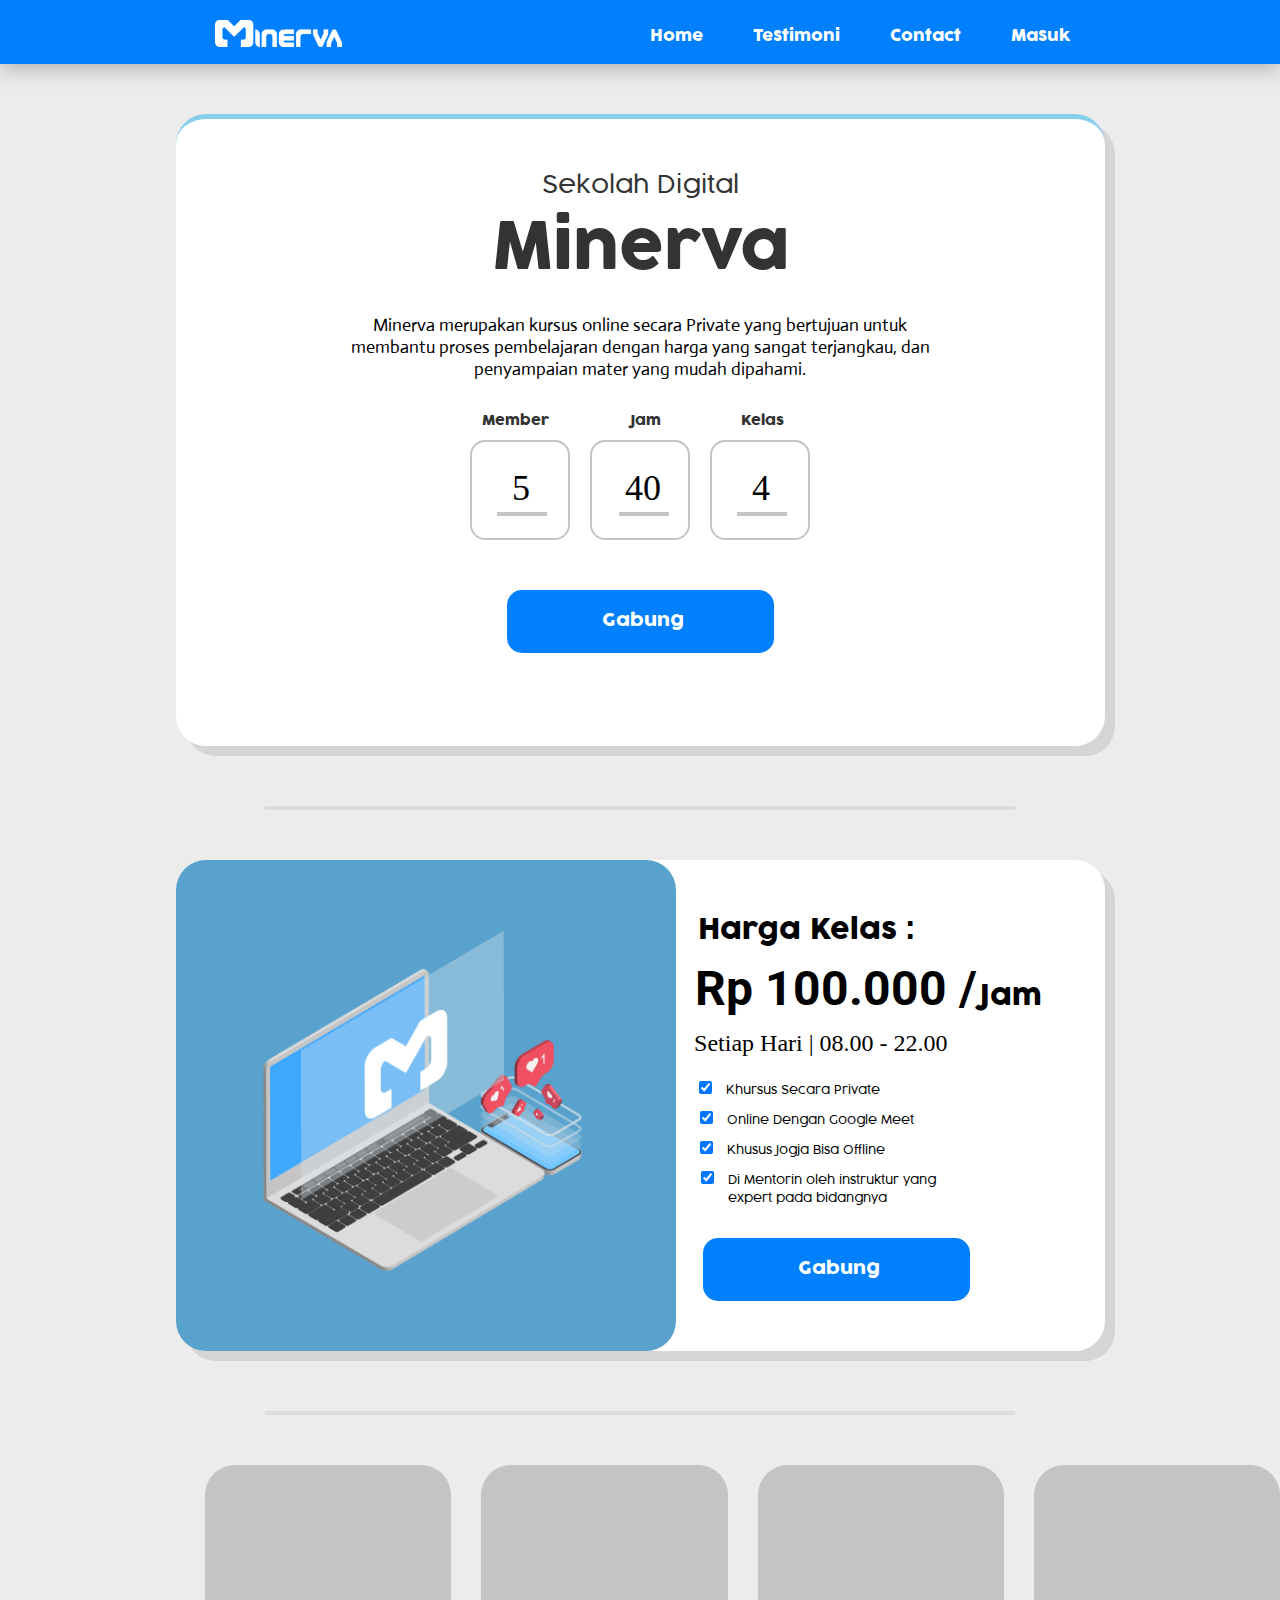
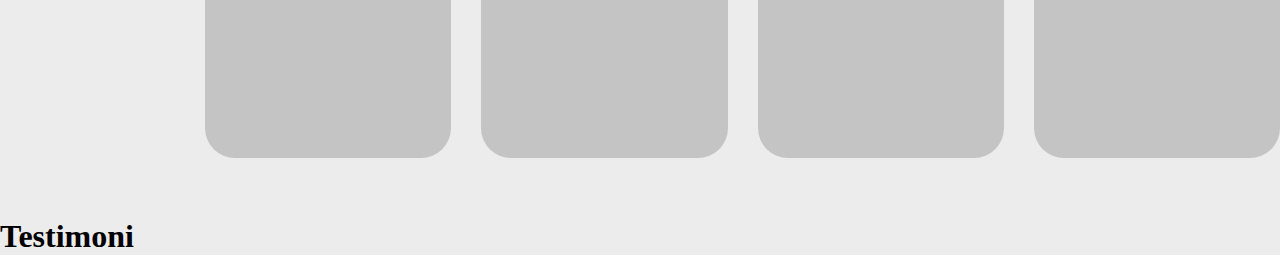
==== index.html @ 1cffe72c "Merge branch 'master' of https://github.com/naufal56-xtg/KL1-G03" ====
<!DOCTYPE html>
<html lang="en">
  <head>
    <meta charset="UTF-8" />
    <meta http-equiv="X-UA-Compatible" content="IE=edge" />
    <meta name="viewport" content="width=device-width, initial-scale=1.0" />
    <title>Landing Page Minverva</title>

    <link rel="stylesheet" href="css/index.css" />
    <link rel="stylesheet" href="css/fonts.css" />

    <link
      href="https://fonts.googleapis.com/css2?family=Actor&display=swap"
      rel="stylesheet"
    />
    <link href="https://fonts.cdnfonts.com/css/coolvetica-2" rel="stylesheet" />

    <link
      href="https://fonts.googleapis.com/css2?family=Roboto:wght@500;700;900&display=swap"
      rel="stylesheet"
    />
  </head>
  <body>
    <!-- Navbar -->
    <div class="nav-container">
      <div class="wrapper">
        <nav>
          <div class="logo">
            <img
              src="assets/Logo_1.png"
              alt="logo_minverva"
              class="logo_minev"
            />
          </div>

          <ul class="nav-items">
            <li>
              <a href="">Home</a>
            </li>
            <li>
              <a href="">Testimoni</a>
            </li>
            <li>
              <a href="">Contact</a>
            </li>
            <li>
              <a href="">Masuk</a>
            </li>
          </ul>
        </nav>
      </div>
    </div>
    <!-- End Navbar -->

    <div class="container">
      <div class="text">
        <div class="text-1">Sekolah Digital</div>
        <div class="text-2">Minerva</div>
        <div class="text-3">
          <p>
            Minerva merupakan kursus online secara Private yang bertujuan
            untuk<br />
            membantu proses pembelajaran dengan harga yang sangat terjangkau,
            dan<br />
            penyampaian mater yang mudah dipahami.
          </p>
        </div>
      </div>
      <div class="text-member">
        <div class="member">Member</div>
        <div class="jam">Jam</div>
        <div class="kelas">Kelas</div>
      </div>

      <div class="container-kecil">
        <div class="container-member">
          <div class="angka-5">5</div>
          <hr class="hr-1" />
        </div>
        <div class="container-jam">
          <div class="angka-40">40</div>
          <hr class="hr-2" />
        </div>
        <div class="container-kelas">
          <div class="angka-4">4</div>
          <hr class="hr-3" />
        </div>
      </div>

      <div class="btn-gabung">
        <div class="text-gabung">Gabung</div>
      </div>
    </div>

    <hr class="devider" />

    <div class="container-2">
      <div class="flat-1">
        <img src="assets/flat_01.png" alt="" class="img-flat-1" />
      </div>

      <div class="harga">Harga Kelas :</div>
      <div class="rp">Rp 100.000 /<span class="rj">Jam</span></div>
      <div class="jadwal">Setiap Hari | 08.00 - 22.00</div>

      <div class="checkbox-1">
        <input type="checkbox" checked id="chk-1" />
        <label class="chck-text-1" for="chk-1">Khursus Secara Private</label>
      </div>
      <div class="checkbox-2">
        <input type="checkbox" checked id="chk-2" />
        <label class="chck-text-2" for="chk-2">Online Dengan Google Meet</label>
      </div>
      <div class="checkbox-3">
        <input type="checkbox" checked id="chk-3" />
        <label class="chck-text-3" for="chk-3">Khusus Jogja Bisa Offline</label>
      </div>
      <div class="checkbox-4">
        <input type="checkbox" checked id="chk-4" />
        <label class="chck-text-4" for="chk-4"
          >Di Mentorin oleh instruktur yang <br />
          <span class="txt-pisah">expert pada bidangnya</span>
        </label>
      </div>

      <div class="btn-gabung-2">
        <div class="text-gabung-2">Gabung</div>
      </div>
    </div>

    <hr class="devider" />

    <div class="container-item">
      <div class="container-item-1"></div>
      <div class="container-item-2"></div>
      <div class="container-item-3"></div>
      <br />
      <div class="container-item-4"></div>
    </div>

    <footer>
      <div class="testimoni">
        <h1>Testimoni</h1>
      </div>
    </footer>
  </body>
</html>
---- css/index.css ----
* {
    margin: 0;
    padding: 0;
    box-sizing: border-box;
}


body {
    background-color: #ECECEC;
}

.nav-container {
    width: 100%;
    height: 64px;
    background: #0080ff;
    box-shadow: 0 5px 20px rgb(0, 0, 0, 0.25);
    overflow: hidden;
}

.wrapper {
    min-width: 1200px;
    margin: 0 auto;
 }

 nav {
    display: flex;
    align-items: center;
    justify-content: space-between;
    padding-top: 20px;
    padding-left: 100px;
    padding-right: 160px;
 }

 nav ul {
    display: flex;
 }

.nav-items li {
    list-style: none;
    margin-right: 50px;
    
}

.nav-container li a {
    font-family: 'Cocogoose Pro Regular';
    color: white;
    text-decoration: none;
}

.logo {
    padding-left: 115px;
}

.container {
    margin: auto;
    margin-top: 50px;
    margin-bottom: 60px;
    width: 929px;
    height: 632px;
    background-color: #FFFFFF;
    border-radius: 30px;
    box-shadow:  10px 10px 0 rgba(5, 5, 5, 0.1);
    border-top: 5px solid #87CEEB;
}

.container-2 {
    position: relative;
    margin: auto;
    margin-top: 50px;
    margin-bottom: 60px;
    width: 929px;
    height: 491px;
    background-color: #FFFFFF;
    border-radius: 30px;
    box-shadow:  10px 10px 0 rgba(5, 5, 5, 0.1);
}

.text {
    padding-top: 50px;
}

.text-1 {
    text-align: center;
    font-family: 'Cocogoose Pro Light';
    color: #333333;
    font-size: 24px;
    font-weight: 250;
    font-style: normal;
    line-height: 32px;
}

.text-2 {
    font-family: 'Cocogoose Pro Regular';
    text-align: center;
    color: #333333;
    font-size: 64px;
    font-weight: 400;
}

.text-3 {
    margin-top: 20px;
    font-family: 'Actor', sans-serif;
    text-align: center;
    font-size: 18px;
    font-weight: 400;
 }

 .container .text-member {
    font-family: 'Cocogoose Pro Regular';
    display: flex;
    justify-content: center;
    padding-top: 30px;
    
 }

.member {
   padding-left: 35px;
   padding-right: 50px;
    font-size: 14px;
    font-weight: 400;
    color: #333333;
    line-height: 20px;
 }

 .kelas {
    padding-left: 40px;
   padding-right: 50px;
    font-size: 14px;
    font-weight: 400;
    color: #333333;
    line-height: 20px;
 }

 .jam {
    padding-left: 30px;
    padding-right: 40px;
     font-size: 14px;
     font-weight: 400;
     color: #333333;
     line-height: 20px;
 }

 .container-kecil {
    display: flex;
    justify-content: center;
    padding-top: 10px;

}

.container-member, .container-jam, .container-kelas {
    position: relative;
    margin-left: 10px;
    margin-right: 10px;
    width: 100px;
    height: 100px;
    border-radius: 15px;
    border: 2px solid #C4C4C4;
}


.angka-5, .angka-4 {
    font-family: 'Coolvetica';
    position: absolute;
    font-size: 36px;
    font-weight: 400;
    line-height: 43px;
    top: 25px;
    left: 40px;
}

.angka-40 {
    font-family: 'Coolvetica';
    position: absolute;
    font-size: 36px;
    font-weight: 400;
    line-height: 43px;
    top: 25px;
    left: 33px;
}

.hr-1,  .hr-3 {
    position: absolute;
    border: 2.5px solid #C4C4C4;
    width: 50px;
    top: 70px;
    left: 25px;
    
}

.hr-2 {
    position: absolute;
    border: 2.5px solid #C4C4C4;
    width: 50px;
    top: 70px;
    left: 27px;
}

.devider {
    margin: auto;
    border: 2px solid #DCDCDC;
    width: 750px;
}

.btn-gabung {
    position: relative;
    padding-top: 50px;
    margin: auto;
    margin-top: 50px;
    width: 267px;
    height: 63px;
    background-color: #0080FF;
    border-radius: 15px;
}

.text-gabung {
    font-family: 'Cocogoose Pro Regular';
    position: absolute;
    bottom: 20px;
    left: 95px;
    font-size: 18px;
    font-weight: 400;
    color: #FFFFFF;
}

.img-flat-1 {
    width: 500px;
    height: 491px;
    border-radius: 30px;
}



.harga {
    font-family: 'Cocogoose Pro Regular';
    position: absolute;
    right: 190px;
    top: 50px;
    font-size: 28px;
    font-weight: 400;
}

.rp {
    font-family: 'Roboto';
    position: absolute;
    right: 63px;
    top: 100px;
    font-size: 48px;
    font-weight: 700;
    font-style: normal;
}

.rj {
    font-family: 'Cocogoose Pro Regular';
    font-size: 28px;
    font-weight: 400;
}

.jadwal {
    font-family: 'Coolvetica';
    position: absolute;
    right: 157px;
    top: 170px;
    font-size: 24px;
    font-weight: 400;
}

.checkbox-1 {
    position: absolute;
    right: 225px;
    top: 220px;
}

.checkbox-2 {
    position: absolute;
    right: 191px;
    top: 250px;
}

.checkbox-3 {
    position: absolute;
    right: 220px;
    top: 280px;
}

.checkbox-4 {
    position: absolute;
    right: 169px;
    top: 310px;
}



input[type="checkbox"]:checked {
    background-color: #3EA8FF;
}

.chck-text-1, .chck-text-2, .chck-text-3, .chck-text-4 {
    display: inline;
    font-family: 'Cocogoose Pro Light';
    font-size: 12px;
    font-weight: 250;
    padding-left: 10px;

}

.chck-text-4 .txt-pisah {
    padding-left: 27px;
}

.btn-gabung-2 {
    right: 135px;
    bottom: 50px;
    position: absolute;
    padding-top: 50px;
    margin: auto;
    margin-top: 50px;
    width: 267px;
    height: 63px;
    background-color: #0080FF;
    border-radius: 15px;
}

.text-gabung-2 {
    font-family: 'Cocogoose Pro Regular';
    position: absolute;
    bottom: 20px;
    left: 95px;
    font-size: 18px;
    font-weight: 400;
    color: #FFFFFF;
}

.container-item {
    margin-top: 50px;
    margin-bottom: 60px;
    display: flex;
    padding-left: 175px;
}

.container-item-1, .container-item-2, .container-item-3 {
    /* display: inline-block; */
    margin-left: 30px;
    width: 293px;
    height: 293px;
    background-color: #C4C4C4;
    border-radius: 30px;
}

.container-item-4 {
    display: inline-block;
    margin-left: 30px;
    width: 293px;
    height: 293px;
    background-color: #C4C4C4;
    border-radius: 30px;
}
---- css/fonts.css ----
/* #### Generated By: http://www.cufonfonts.com #### */

@font-face {
    font-family: 'Cocogoose Pro Regular';
    font-style: normal;
    font-weight: normal;
    src: local('Cocogoose Pro Regular'), url('../assets/fonts/Cocogoose Pro Regular Trial.woff') format('woff');
    }
    

    @font-face {
    font-family: 'Cocogoose Pro Inline';
    font-style: normal;
    font-weight: normal;
    src: local('Cocogoose Pro Inline'), url('../assets/fonts/Cocogoose Pro Inline Trial.woff') format('woff');
    }
    

    @font-face {
    font-family: 'Cocogoose Pro Letterpress';
    font-style: normal;
    font-weight: normal;
    src: local('Cocogoose Pro Letterpress'), url('../assets/fonts/Cocogoose Pro Letterpress Trial.woff') format('woff');
    }
    

    @font-face {
    font-family: 'Cocogoose Pro Outlined';
    font-style: normal;
    font-weight: normal;
    src: local('Cocogoose Pro Outlined'), url('../assets/fonts/Cocogoose Pro Outlined Trial.woff') format('woff');
    }
    

    @font-face {
    font-family: 'Cocogoose Pro Italic';
    font-style: normal;
    font-weight: normal;
    src: local('Cocogoose Pro Italic'), url('../assets/fonts/Cocogoose Pro Regular Italic Trial.woff') format('woff');
    }
    

    @font-face {
    font-family: 'Cocogoose Pro Light';
    font-style: normal;
    font-weight: normal;
    src: local('Cocogoose Pro Light'), url('../assets/fonts/Cocogoose Pro Light Trial.woff') format('woff');
    }
    

    @font-face {
    font-family: 'Cocogoose Pro Thin';
    font-style: normal;
    font-weight: normal;
    src: local('Cocogoose Pro Thin'), url('../assets/fonts/Cocogoose Pro Thin Trial.woff') format('woff');
    }
    

    @font-face {
    font-family: 'Cocogoose Pro UltraLight';
    font-style: normal;
    font-weight: normal;
    src: local('Cocogoose Pro UltraLight'), url('../assets/fonts/Cocogoose Pro Ultralight Trial.woff') format('woff');
    }
    

    @font-face {
    font-family: 'Cocogoose Pro Light Italic';
    font-style: normal;
    font-weight: normal;
    src: local('Cocogoose Pro Light Italic'), url('../assets/fonts/Cocogoose Pro Light Italic Trial.woff') format('woff');
    }
    

    @font-face {
    font-family: 'Cocogoose Pro Thin Italic';
    font-style: normal;
    font-weight: normal;
    src: local('Cocogoose Pro Thin Italic'), url('../assets/fonts/Cocogoose Pro Thin Italic Trial.woff') format('woff');
    }
    

    @font-face {
    font-family: 'Cocogoose Pro UltraLight Italic';
    font-style: normal;
    font-weight: normal;
    src: local('Cocogoose Pro UltraLight Italic'), url('../assets/fonts/Cocogoose Pro Ultralight Italic Trial.woff') format('woff');
    }
    

    @font-face {
    font-family: 'Cocogoose Pro SemiLight';
    font-style: normal;
    font-weight: normal;
    src: local('Cocogoose Pro SemiLight'), url('../assets/fonts/Cocogoose Pro SemiLight Trial.woff') format('woff');
    }
    

    @font-face {
    font-family: 'Cocogoose Pro SemiLight Italic';
    font-style: normal;
    font-weight: normal;
    src: local('Cocogoose Pro SemiLight Italic'), url('../assets/fonts/Cocogoose Pro SemiLight Italic Trial.woff') format('woff');
    }
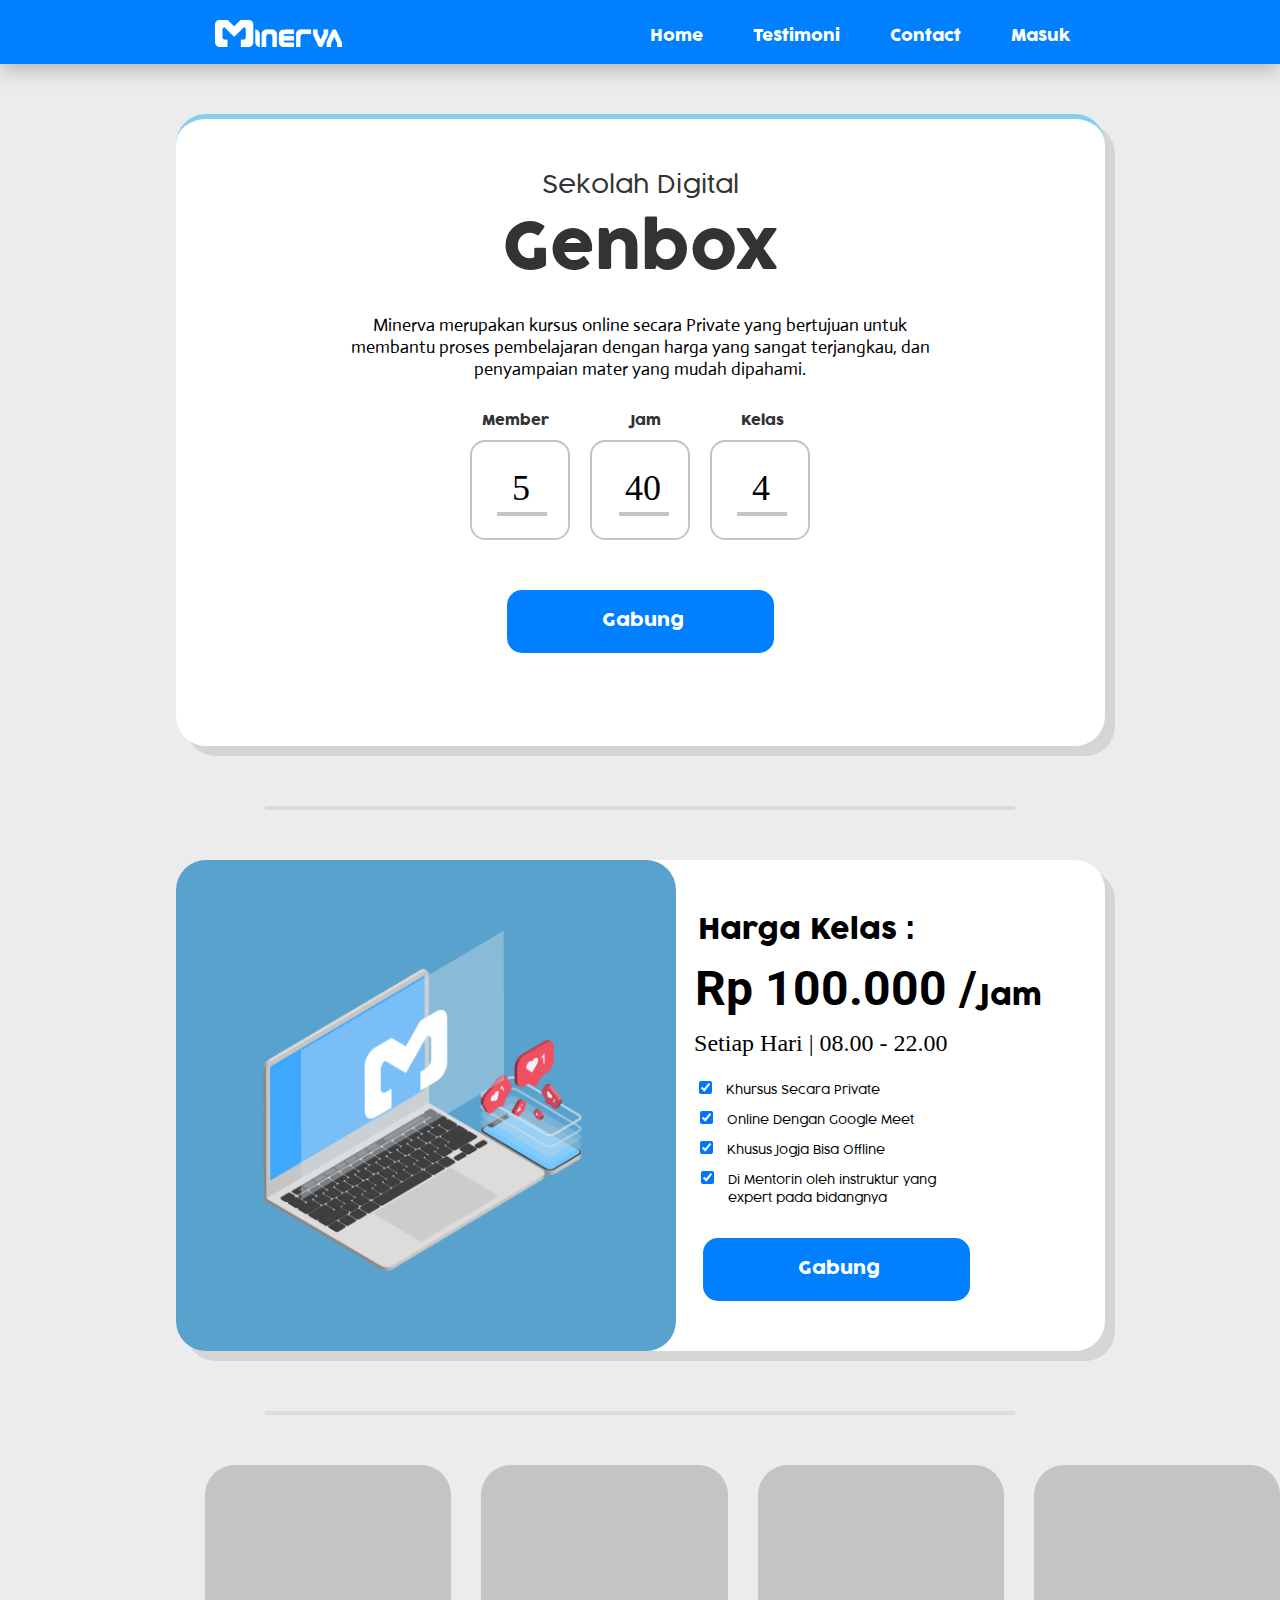
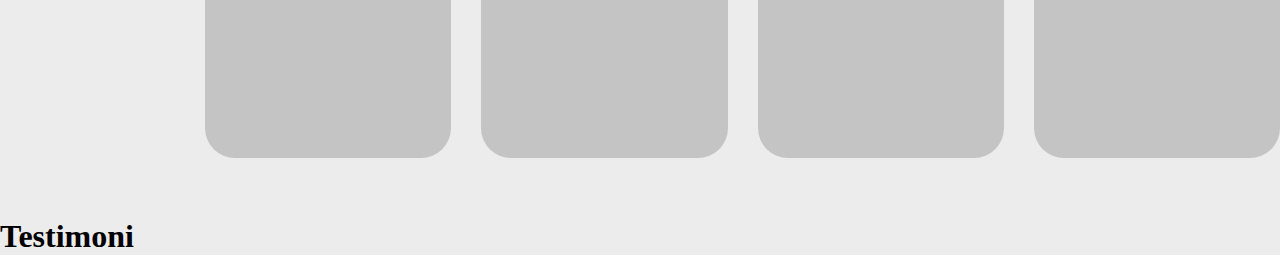
==== commit 44b88908: "ubah genbox" ====
--- a/index.html
+++ b/index.html
@@ -55,7 +55,7 @@
     <div class="container">
       <div class="text">
         <div class="text-1">Sekolah Digital</div>
-        <div class="text-2">Minerva</div>
+        <div class="text-2">Genbox</div>
         <div class="text-3">
           <p>
             Minerva merupakan kursus online secara Private yang bertujuan
@@ -134,7 +134,6 @@
       <div class="container-item-1"></div>
       <div class="container-item-2"></div>
       <div class="container-item-3"></div>
-      <br />
       <div class="container-item-4"></div>
     </div>
 
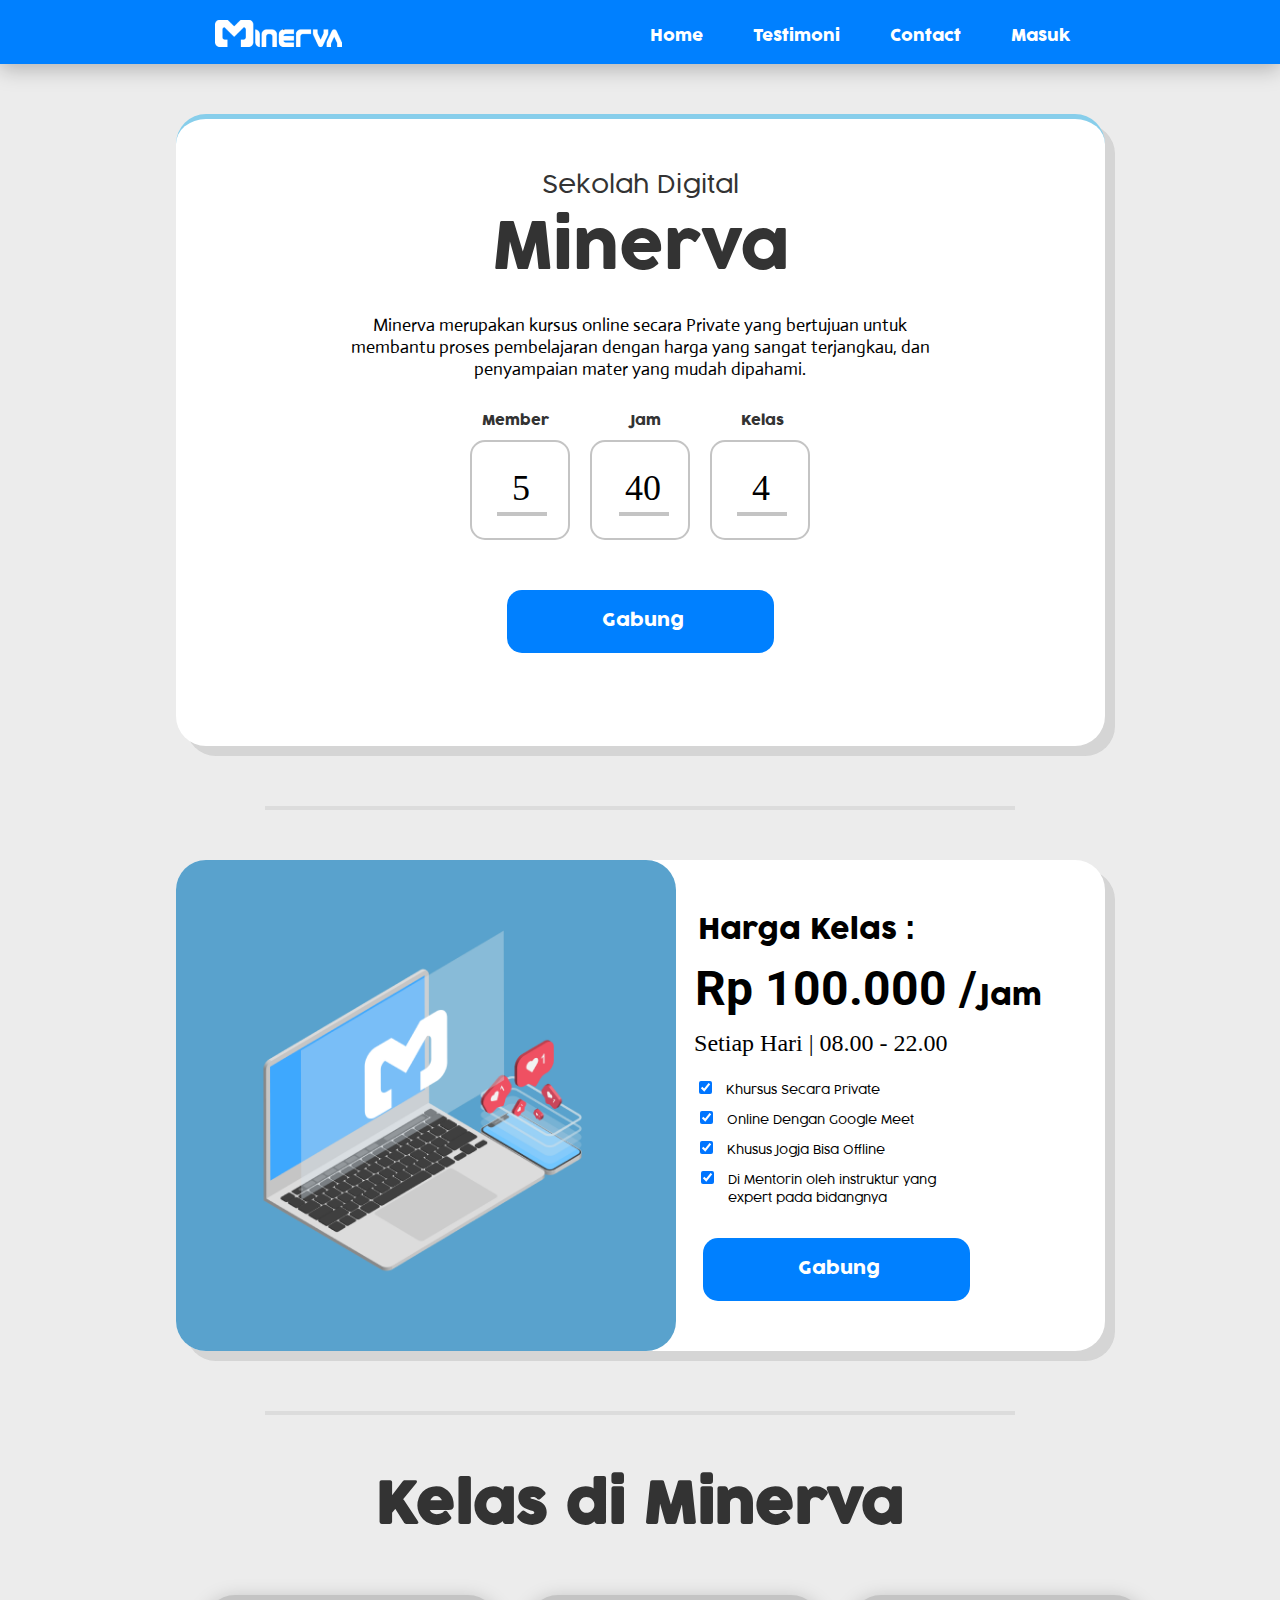
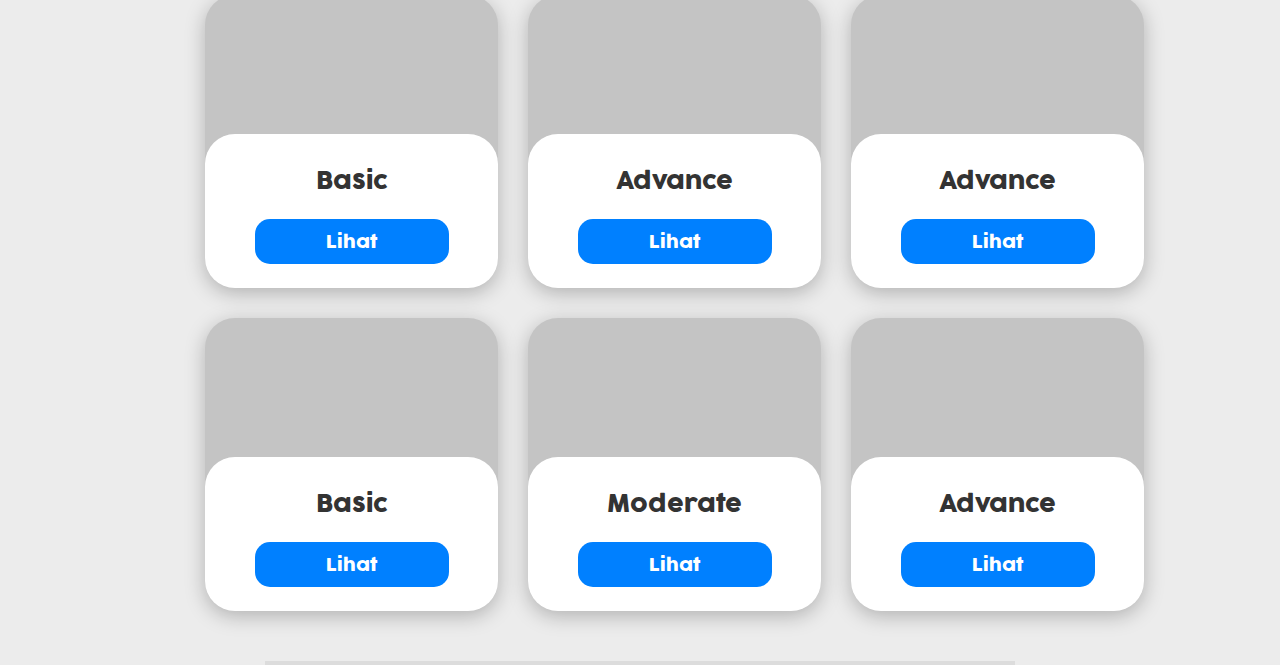
==== commit cb836aa8: "Update Terakhir Landing" ====
--- a/index.html
+++ b/index.html
@@ -55,7 +55,7 @@
     <div class="container">
       <div class="text">
         <div class="text-1">Sekolah Digital</div>
-        <div class="text-2">Genbox</div>
+        <div class="text-2">Minerva</div>
         <div class="text-3">
           <p>
             Minerva merupakan kursus online secara Private yang bertujuan
@@ -130,17 +130,70 @@
 
     <hr class="devider" />
 
-    <div class="container-item">
-      <div class="container-item-1"></div>
-      <div class="container-item-2"></div>
-      <div class="container-item-3"></div>
-      <div class="container-item-4"></div>
+    <div class="title-kelas-minerva">
+      <h1>Kelas di Minerva</h1>
     </div>
 
-    <footer>
+    <div class="container-items">
+      <div class="container-item-1">
+        <div class="ci-1">
+          <div class="basic">Basic</div>
+          <div class="btn-lihat">
+            <span class="lihat">Lihat</span>
+          </div>
+        </div>
+      </div>
+      <div class="container-item-2">
+        <div class="ci-1">
+          <div class="basic">Advance</div>
+          <div class="btn-lihat">
+            <span class="lihat">Lihat</span>
+          </div>
+        </div>
+      </div>
+      <div class="container-item-3">
+        <div class="ci-1">
+          <div class="basic">Advance</div>
+          <div class="btn-lihat">
+            <span class="lihat">Lihat</span>
+          </div>
+        </div>
+      </div>
+    </div>
+
+    <div class="container-items-second">
+      <div class="container-item-4">
+        <div class="ci-1">
+          <div class="basic">Basic</div>
+          <div class="btn-lihat">
+            <span class="lihat">Lihat</span>
+          </div>
+        </div>
+      </div>
+      <div class="container-item-5">
+        <div class="ci-1">
+          <div class="basic">Moderate</div>
+          <div class="btn-lihat">
+            <span class="lihat">Lihat</span>
+          </div>
+        </div>
+      </div>
+      <div class="container-item-6">
+        <div class="ci-1">
+          <div class="basic">Advance</div>
+          <div class="btn-lihat">
+            <span class="lihat">Lihat</span>
+          </div>
+        </div>
+      </div>
+    </div>
+
+    <hr class="devider" />
+
+    <!-- <footer>
       <div class="testimoni">
         <h1>Testimoni</h1>
       </div>
-    </footer>
+    </footer> -->
   </body>
 </html>
--- a/css/index.css
+++ b/css/index.css
@@ -288,12 +288,6 @@
     top: 310px;
 }
 
-
-
-input[type="checkbox"]:checked {
-    background-color: #3EA8FF;
-}
-
 .chck-text-1, .chck-text-2, .chck-text-3, .chck-text-4 {
     display: inline;
     font-family: 'Cocogoose Pro Light';
@@ -330,29 +324,91 @@
     color: #FFFFFF;
 }
 
-.container-item {
-    margin-top: 50px;
-    margin-bottom: 60px;
+.title-kelas-minerva {
+    margin-top: 50px;
+    display: flex;
+    justify-content: center;
+    font-family: 'Cocogoose Pro Regular';
+    font-size: 28px;
+    font-weight: 400;
+    color: #333333;
+
+}
+
+.container-items {
+    margin-top: 50px;
     display: flex;
     padding-left: 175px;
 }
 
+.container-items-second {
+    margin-top: 30px;
+    margin-bottom: 50px;
+    display: flex;
+    padding-left: 175px;
+}
+
 .container-item-1, .container-item-2, .container-item-3 {
-    /* display: inline-block; */
+    position: relative;
     margin-left: 30px;
     width: 293px;
     height: 293px;
     background-color: #C4C4C4;
     border-radius: 30px;
-}
-
-.container-item-4 {
-    display: inline-block;
+    box-shadow: 0 5px 20px rgb(0, 0, 0, 0.25);
+
+}
+
+.container-item-4, .container-item-5, .container-item-6 {
+    position: relative;
+    display: block;
     margin-left: 30px;
     width: 293px;
     height: 293px;
     background-color: #C4C4C4;
     border-radius: 30px;
-}
-
-
+    box-shadow: 0 5px 20px rgb(0, 0, 0, 0.25);
+
+}
+
+
+.ci-1 {
+    position: absolute;
+    bottom: 0;
+    width: 293px;
+    height: 154px;
+    border-radius: 30px;
+    background-color: #FFFFFF;
+}
+
+.basic {
+    display: flex;
+    justify-content: center;
+    margin-top: 30px;
+    margin-bottom: 20px;
+    font-size: 24px;
+    font-weight: 400;
+    color: #333333;
+    font-family: 'Cocogoose Pro Regular';
+}
+
+.btn-lihat {
+    background-color: #0080FF;
+    border-radius: 15px;
+    width: 194px;
+    height: 45px;
+    margin: auto;
+}
+
+.lihat {
+    display: flex;
+    justify-content: center;
+    padding-top: 10px;
+    font-size: 18px;
+    font-weight: 400;
+    color: #FFFFFF;
+    font-family: 'Cocogoose Pro Regular';
+
+}
+
+
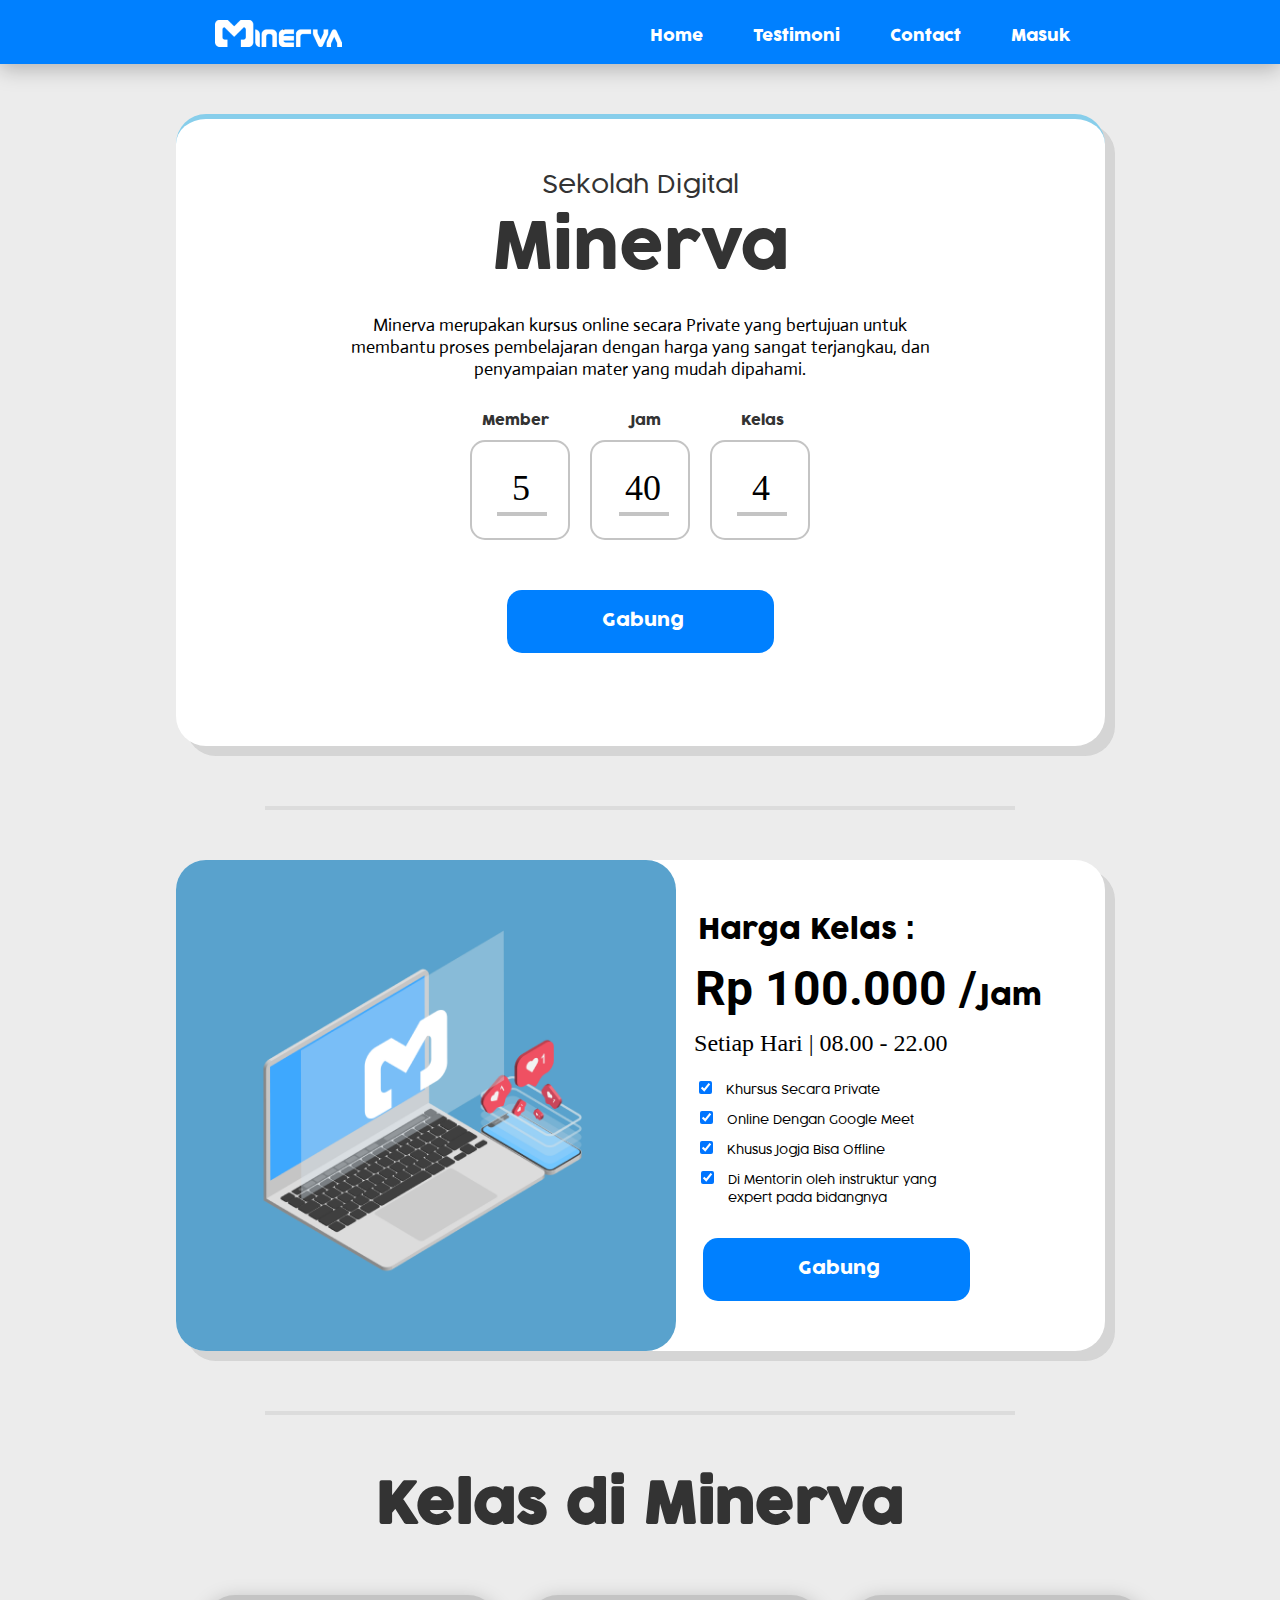
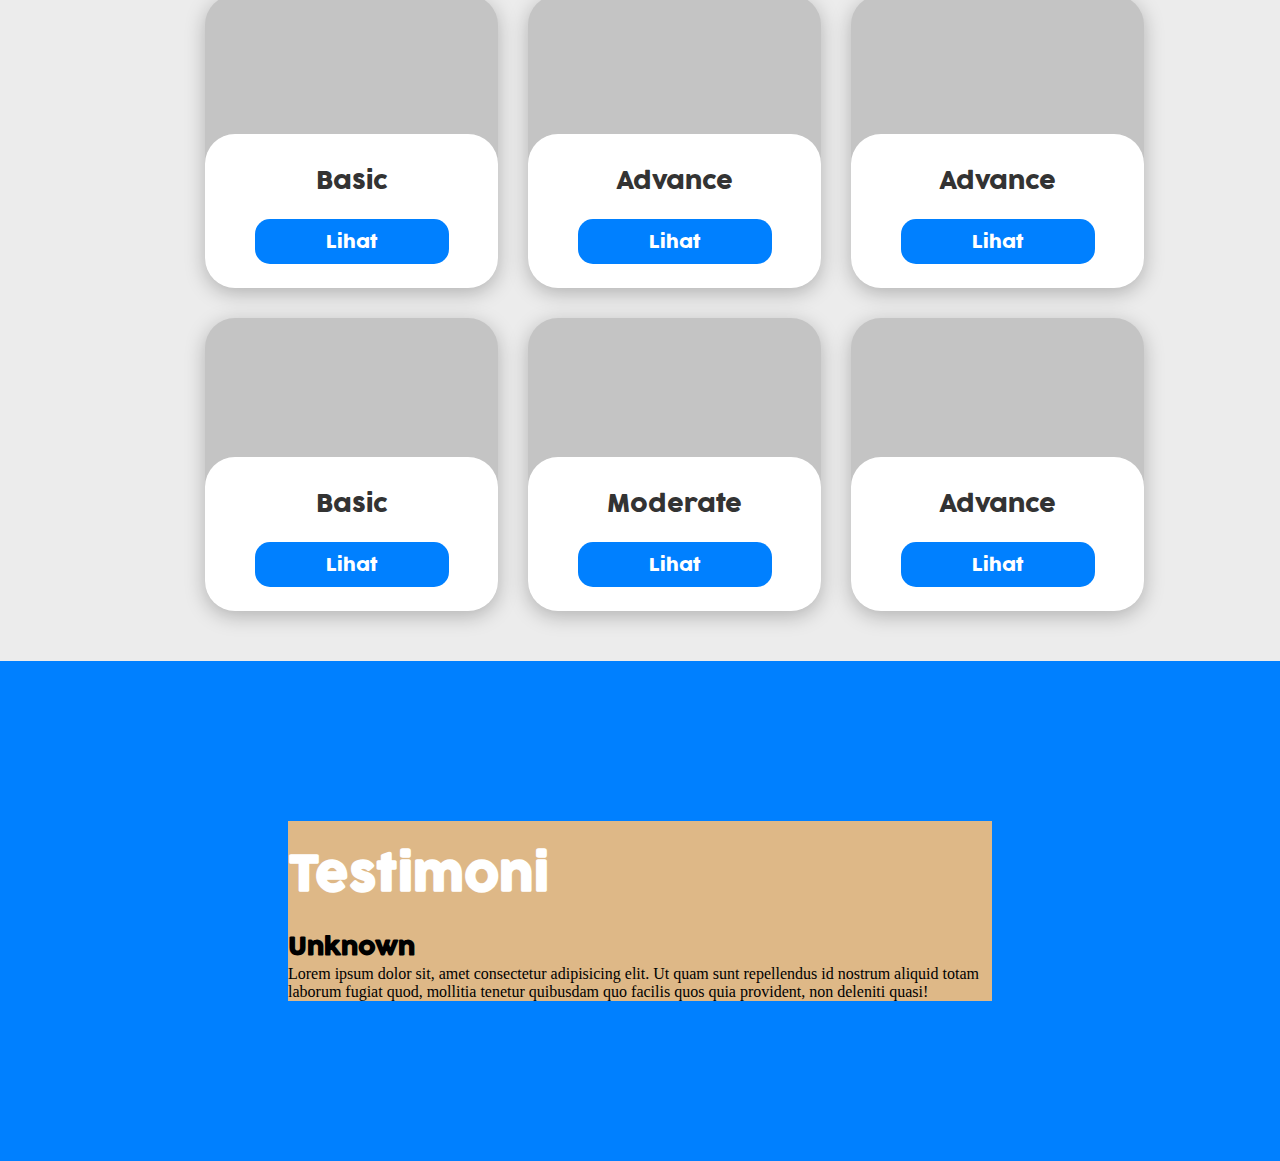
==== commit b1cfbea6: "pull pagi" ====
--- a/index.html
+++ b/index.html
@@ -188,12 +188,22 @@
       </div>
     </div>
 
-    <hr class="devider" />
-
-    <!-- <footer>
-      <div class="testimoni">
-        <h1>Testimoni</h1>
-      </div>
-    </footer> -->
+    <!-- <hr class="devider" /> -->
+
+    <div class="container-testi">
+      <div class="wrap-testi">
+        <div class="box-testi">
+          <h1 class="testi">Testimoni</h1>
+            <div class="spot-testi">
+              <h1>Unknown</h1>
+              <div>
+                <p>Lorem ipsum dolor sit, amet consectetur adipisicing elit. Ut quam sunt repellendus id nostrum aliquid totam laborum fugiat quod, mollitia tenetur quibusdam quo facilis quos quia provident, non deleniti quasi!</p>
+              </div>
+          </div>
+        </div>
+      </div>
+    </div>
+
+
   </body>
 </html>
--- a/css/index.css
+++ b/css/index.css
@@ -408,7 +408,39 @@
     font-weight: 400;
     color: #FFFFFF;
     font-family: 'Cocogoose Pro Regular';
-
-}
-
-
+}
+
+.container-testi {
+    background-color:#0080FF;
+    height: 500px;
+    margin-top:10px;
+    display:flex;
+    justify-content: center;
+}
+.wrap-testi {
+    display:inline-block;
+    background-color: aqua;
+    display:flex;
+    justify-content: center;
+    margin:auto;
+}
+.box-testi {
+    width: 704px;
+    margin:auto;
+    background-color:burlywood
+}
+h1.testi {
+    margin:20px 0;
+    font-size:48px;
+    color: #FFFFFF;
+    font-family: 'Cocogoose Pro Regular';
+
+}
+.spot-testi {
+
+}
+.spot-testi h1 {
+    font-size:24px;
+    color: #000000;
+    font-family: 'Cocogoose Pro Regular';
+}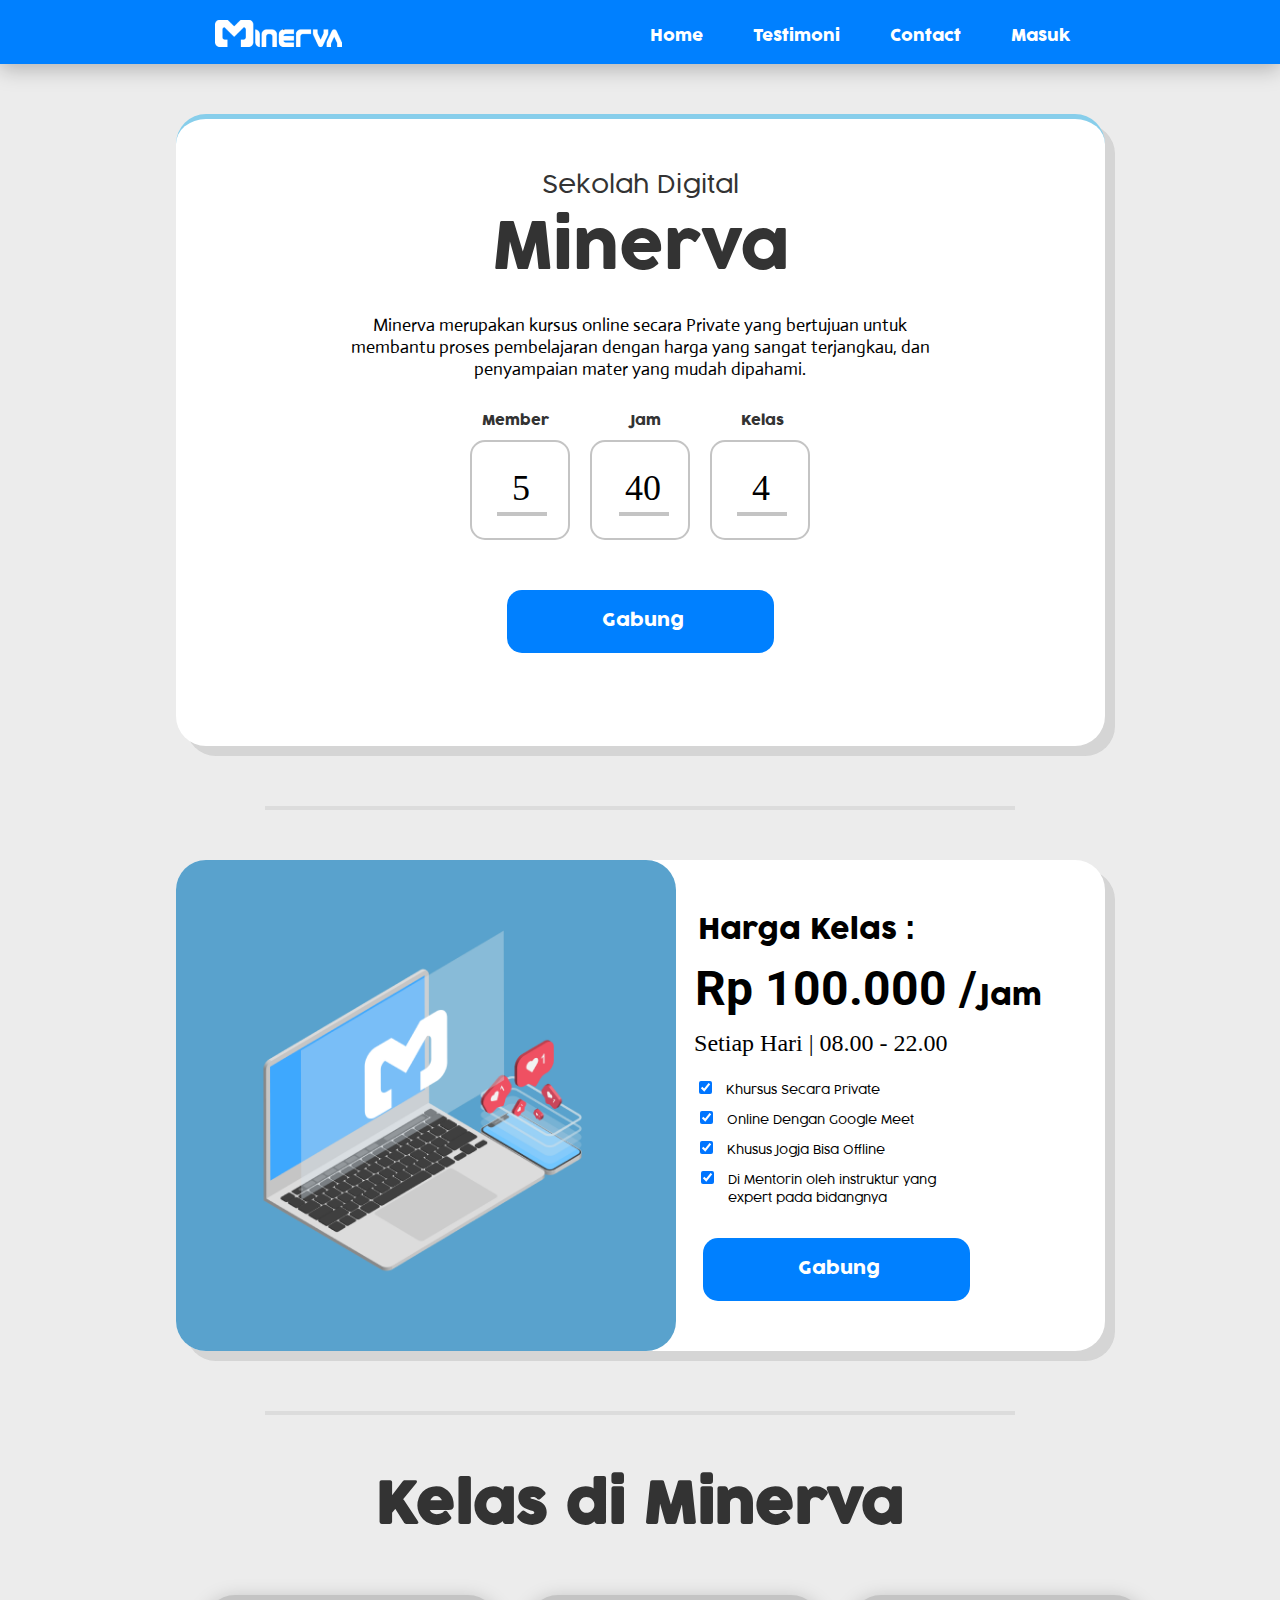
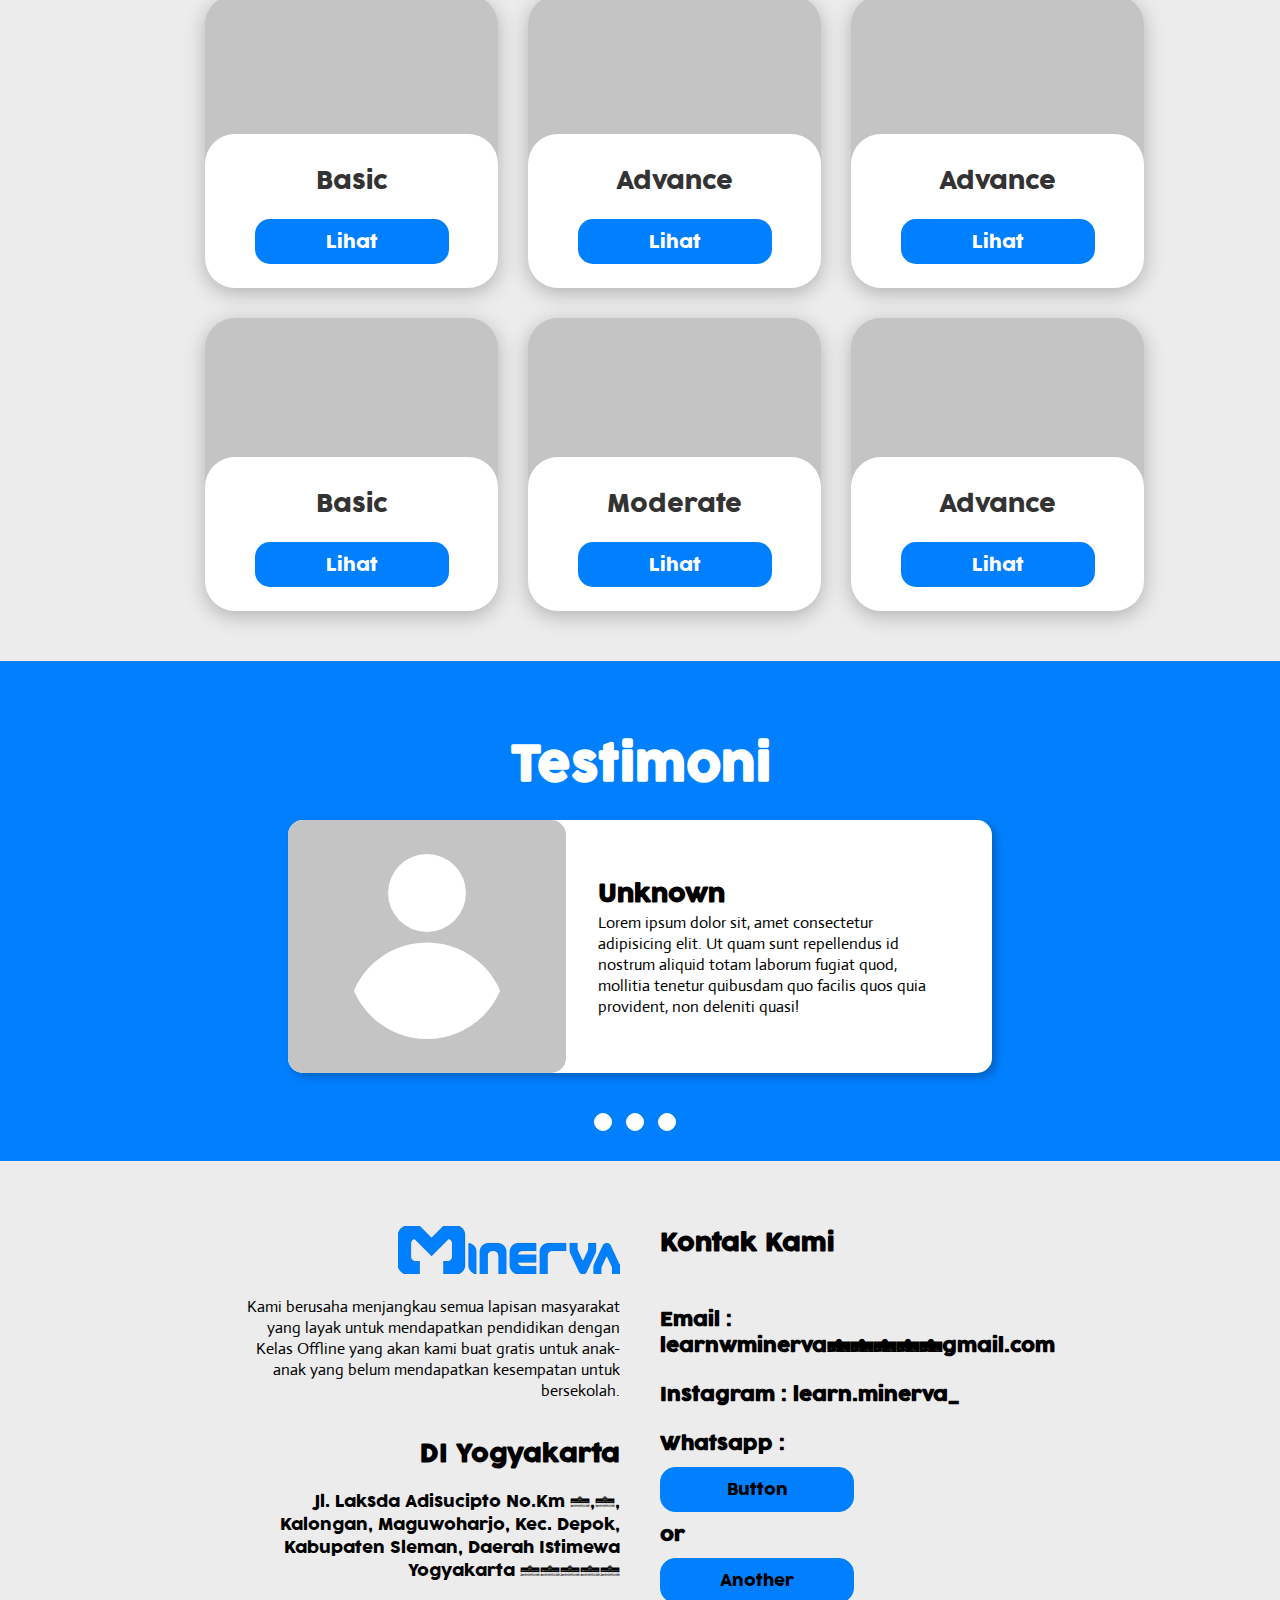
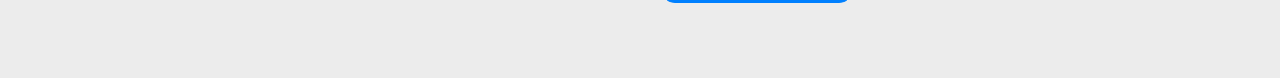
==== commit 0179d406: "update index.html dan index.css" ====
--- a/index.html
+++ b/index.html
@@ -35,16 +35,16 @@
 
           <ul class="nav-items">
             <li>
-              <a href="">Home</a>
-            </li>
-            <li>
-              <a href="">Testimoni</a>
-            </li>
-            <li>
-              <a href="">Contact</a>
-            </li>
-            <li>
-              <a href="">Masuk</a>
+              <a href="index.html">Home</a>
+            </li>
+            <li>
+              <a href="#">Testimoni</a>
+            </li>
+            <li>
+              <a href="#">Contact</a>
+            </li>
+            <li>
+              <a href="login.html">Masuk</a>
             </li>
           </ul>
         </nav>
@@ -190,20 +190,61 @@
 
     <!-- <hr class="devider" /> -->
 
-    <div class="container-testi">
-      <div class="wrap-testi">
-        <div class="box-testi">
-          <h1 class="testi">Testimoni</h1>
-            <div class="spot-testi">
-              <h1>Unknown</h1>
-              <div>
+    <div class="testiContainer">
+        <div class="testiBox">
+        <div class="wrap"><h1 class="testi">Testimoni</h1></div>
+            <div class="testiSpot">
+              <div class="testiPic">
+                <svg width="160" height="185" viewBox="0 0 160 185" fill="none" xmlns="http://www.w3.org/2000/svg">
+                <circle cx="80" cy="38.9474" r="38.9474" fill="white"/>
+                <mask id="mask0_9_161" style="mask-type:alpha" maskUnits="userSpaceOnUse" x="0" y="25" width="160" height="160">
+                <circle cx="80" cy="105.335" r="79.6651" fill="#C4C4C4"/>
+                </mask>
+                <g mask="url(#mask0_9_161)">
+                <circle cx="80" cy="168.182" r="79.6651" fill="white"/>
+                </g>
+                </svg>
+              </div>
+              <div class="testiText">
+                <h2>Unknown</h2>
                 <p>Lorem ipsum dolor sit, amet consectetur adipisicing elit. Ut quam sunt repellendus id nostrum aliquid totam laborum fugiat quod, mollitia tenetur quibusdam quo facilis quos quia provident, non deleniti quasi!</p>
               </div>
-          </div>
-        </div>
-      </div>
-    </div>
-
+              <div class="testiPagination">
+                  <ul>
+                    <li><a href="#"></a></li>
+                    <li><a href="#"></a></li>
+                    <li><a href="#"></a></li>
+                  </ul>
+                </div>
+            </div>
+          </div>
+        </div>
+     </div>
+
+     <div class="footer">
+        <div class="footerLeft">
+          <img src="assets/blue_footer_logo.png" width="222" height="48">
+            <br><br>
+            <p>Kami berusaha menjangkau semua lapisan masyarakat yang layak untuk mendapatkan pendidikan dengan Kelas Offline yang akan kami buat gratis  untuk anak-anak yang belum mendapatkan kesempatan 
+            untuk bersekolah.</p>
+            <br><br>
+            <h2>DI Yogyakarta</h2>
+            <br>
+            <p>Jl. Laksda Adisucipto No.Km 8,5, Kalongan, Maguwoharjo, Kec. Depok, Kabupaten Sleman, Daerah Istimewa Yogyakarta 55281</p>
+        </div>
+        <div class="footerRight">
+          <h2>Kontak Kami</h2>
+          <br><br>
+          <h3>Email : learnwminerva2021@gmail.com</h3>
+          <br>
+          <h3>Instagram : learn.minerva_</h3>
+          <br>
+          <h3>Whatsapp : </h3>
+          <div class="btnChat">Button</div>
+          <h3>or</h3>
+          <div class="btnChat">Another</div>         
+        </div>
+     </div>
 
   </body>
 </html>
--- a/css/index.css
+++ b/css/index.css
@@ -410,37 +410,148 @@
     font-family: 'Cocogoose Pro Regular';
 }
 
-.container-testi {
+/* testimoni  */
+
+.testiContainer {
     background-color:#0080FF;
-    height: 500px;
-    margin-top:10px;
-    display:flex;
-    justify-content: center;
-}
-.wrap-testi {
-    display:inline-block;
-    background-color: aqua;
-    display:flex;
-    justify-content: center;
-    margin:auto;
-}
-.box-testi {
+    padding-top:50px;
+    /* display:flex; */
+    height:500px;
+}
+
+.testiBox {
     width: 704px;
     margin:auto;
-    background-color:burlywood
-}
-h1.testi {
+    position:relative;
+    /* margin-top:100px */
+}
+.testiBox h1 {
     margin:20px 0;
     font-size:48px;
     color: #FFFFFF;
     font-family: 'Cocogoose Pro Regular';
-
-}
-.spot-testi {
-
-}
-.spot-testi h1 {
-    font-size:24px;
-    color: #000000;
-    font-family: 'Cocogoose Pro Regular';
-}+    text-align:center;
+}
+.testiSpot {
+    background-color: white;
+    border-radius: 15px;
+    box-shadow: 4px 4px 10px rgba(0, 0, 0, 0.25);
+    height:253px;
+    width:704px;
+    position:relative;
+}
+.testiPic {
+    background-color:#c4c4c4;
+    border-radius: 15px;
+    text-align:center;
+    padding-top: 34px;
+    width:278px;
+    height:253px;
+    position:absolute;
+}
+.testiPic img {
+}
+.testiText {
+    padding-left:310px;
+    padding-right:50px;
+    height:253px;
+    display: flex;
+    justify-content: center;
+    align-items: left;
+    flex-direction: column;
+}
+
+.testiText h2 {
+    text-align:left;
+    font-family: 'Cocogoose Pro Regular';
+}
+.testiText p {
+    text-align:left;
+    font-family: 'Actor', sans-serif;
+    font-weight:normal;
+}
+.testiPagination {
+    margin: auto;
+    padding-top:20px;
+    width: 704px;
+    display:flex;
+    align-items: center;
+    justify-content: center;
+}
+.testiPagination ul {
+    text-align: center;
+    padding-top:20px
+}
+.testiPagination li {
+    display:inline-block;
+    padding-right:10px;
+    border-radius:18px;
+    width:18px;
+    height:18px;
+    background-color: #ffffff;
+    border:1px solid #ffffff;
+    margin-right:10px;
+}
+.testiPagination li:hover {
+    display:inline-block;
+    padding-right:10px;
+    border-radius:18px;
+    width:18px;
+    height:18px;
+    background-color: #0080FF;
+    border:1px solid #ffffff;
+    margin-right:10px;
+}
+/*  footer  */
+
+.footer {
+    margin: auto;
+    width: 929px;
+    display:flex;
+    align-items: top;
+    padding: 65px 0;
+}
+.footerLeft {
+    width:50%;
+    text-align: right;
+    padding-right:20px;
+    padding-left:60px;
+}
+.footerLeft h2 {
+    font-family: 'Cocogoose Pro Regular';
+}
+.footerLeft p {
+    font-family: 'Actor', sans-serif;
+    font-weight:normal;
+}
+.footerLeft p:last-child {
+    font-family: 'Cocogoose Pro Regular';
+}
+
+.footerRight {
+    width:50%;
+    text-align: left;
+    padding-left:20px;
+    font-family: 'Cocogoose Pro Regular';
+}
+.footerRight h3 {
+
+}
+.footerRight .btnChat {
+    background-color:#0080FF;
+    border:1px solid #0080FF;
+    border-radius: 15px;
+    width:194px;
+    padding:10px;
+    text-align: center;
+    margin:10px 0;
+}
+
+.footerRight .btnChat:hover {
+    background-color:#ffffff;
+    border:1px solid #0080FF;
+    border-radius: 15px;
+    text-align: center;
+    color:#0080FF;
+    
+}
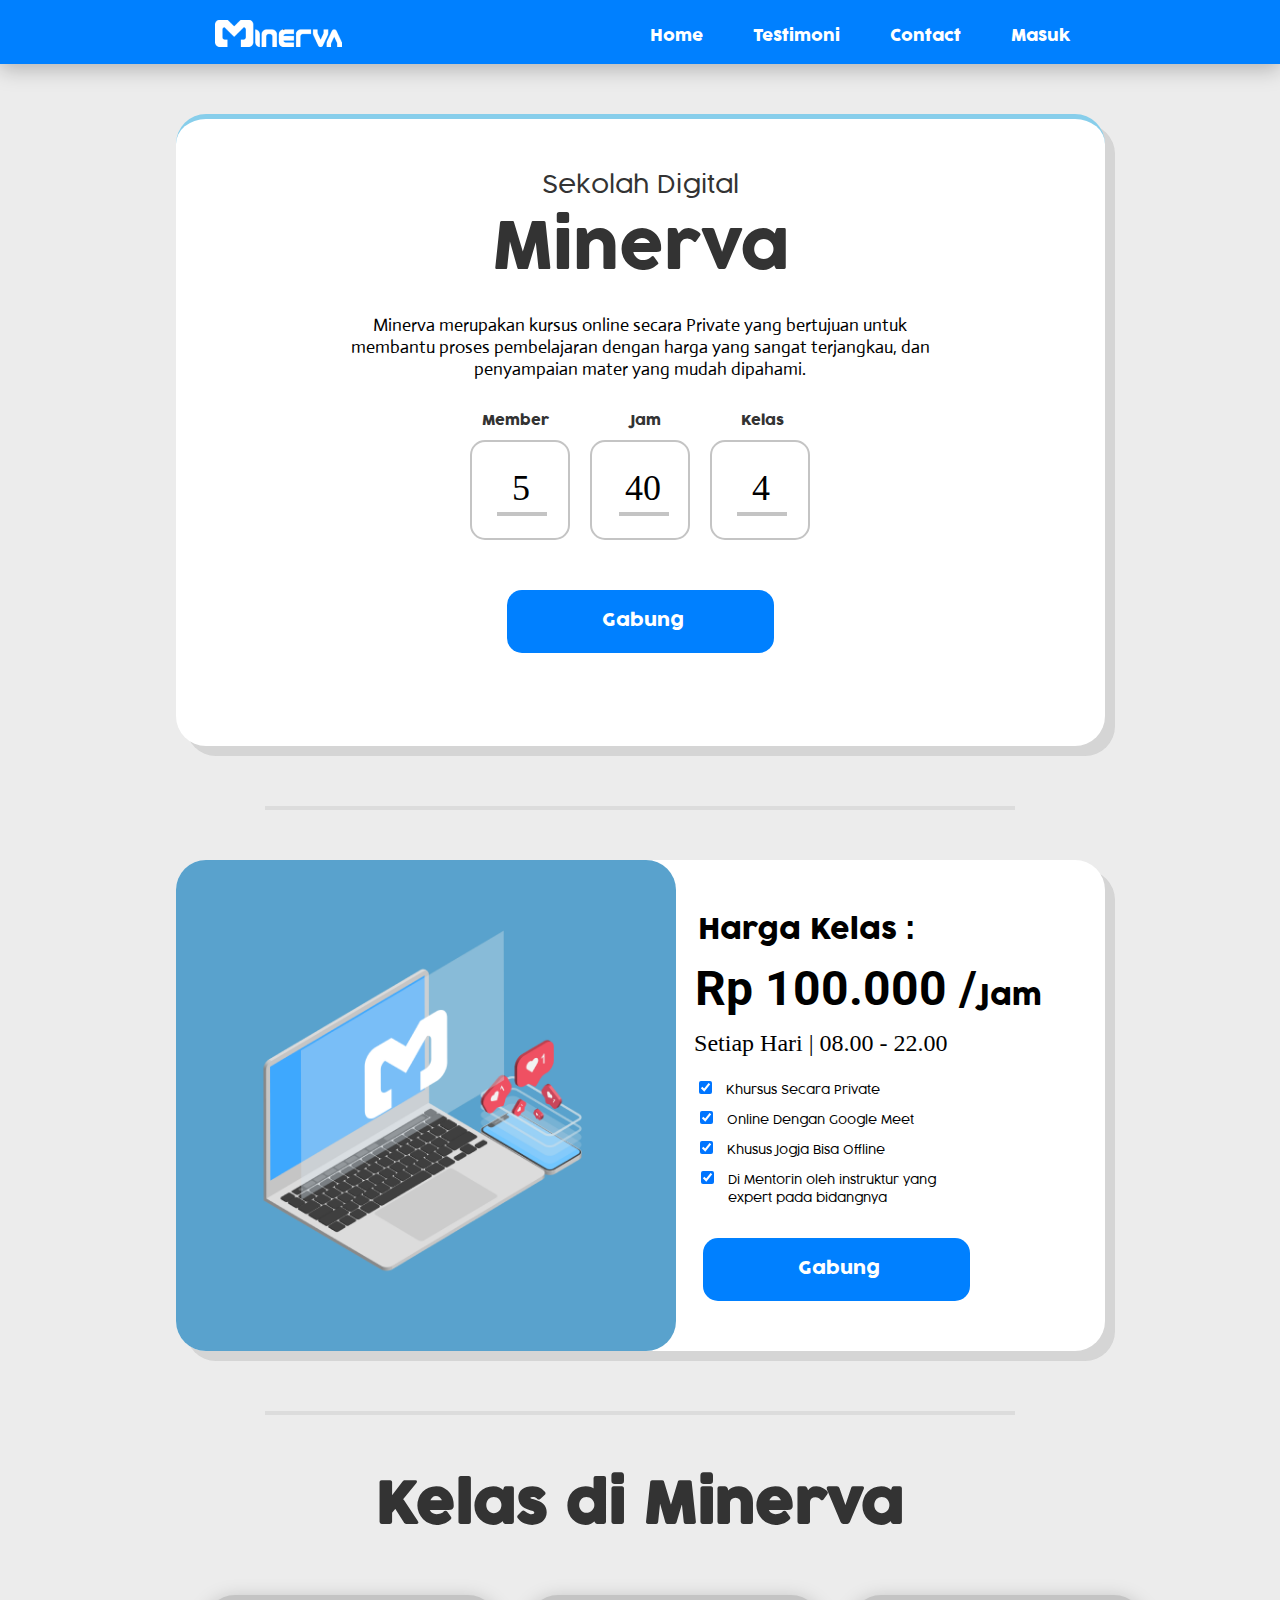
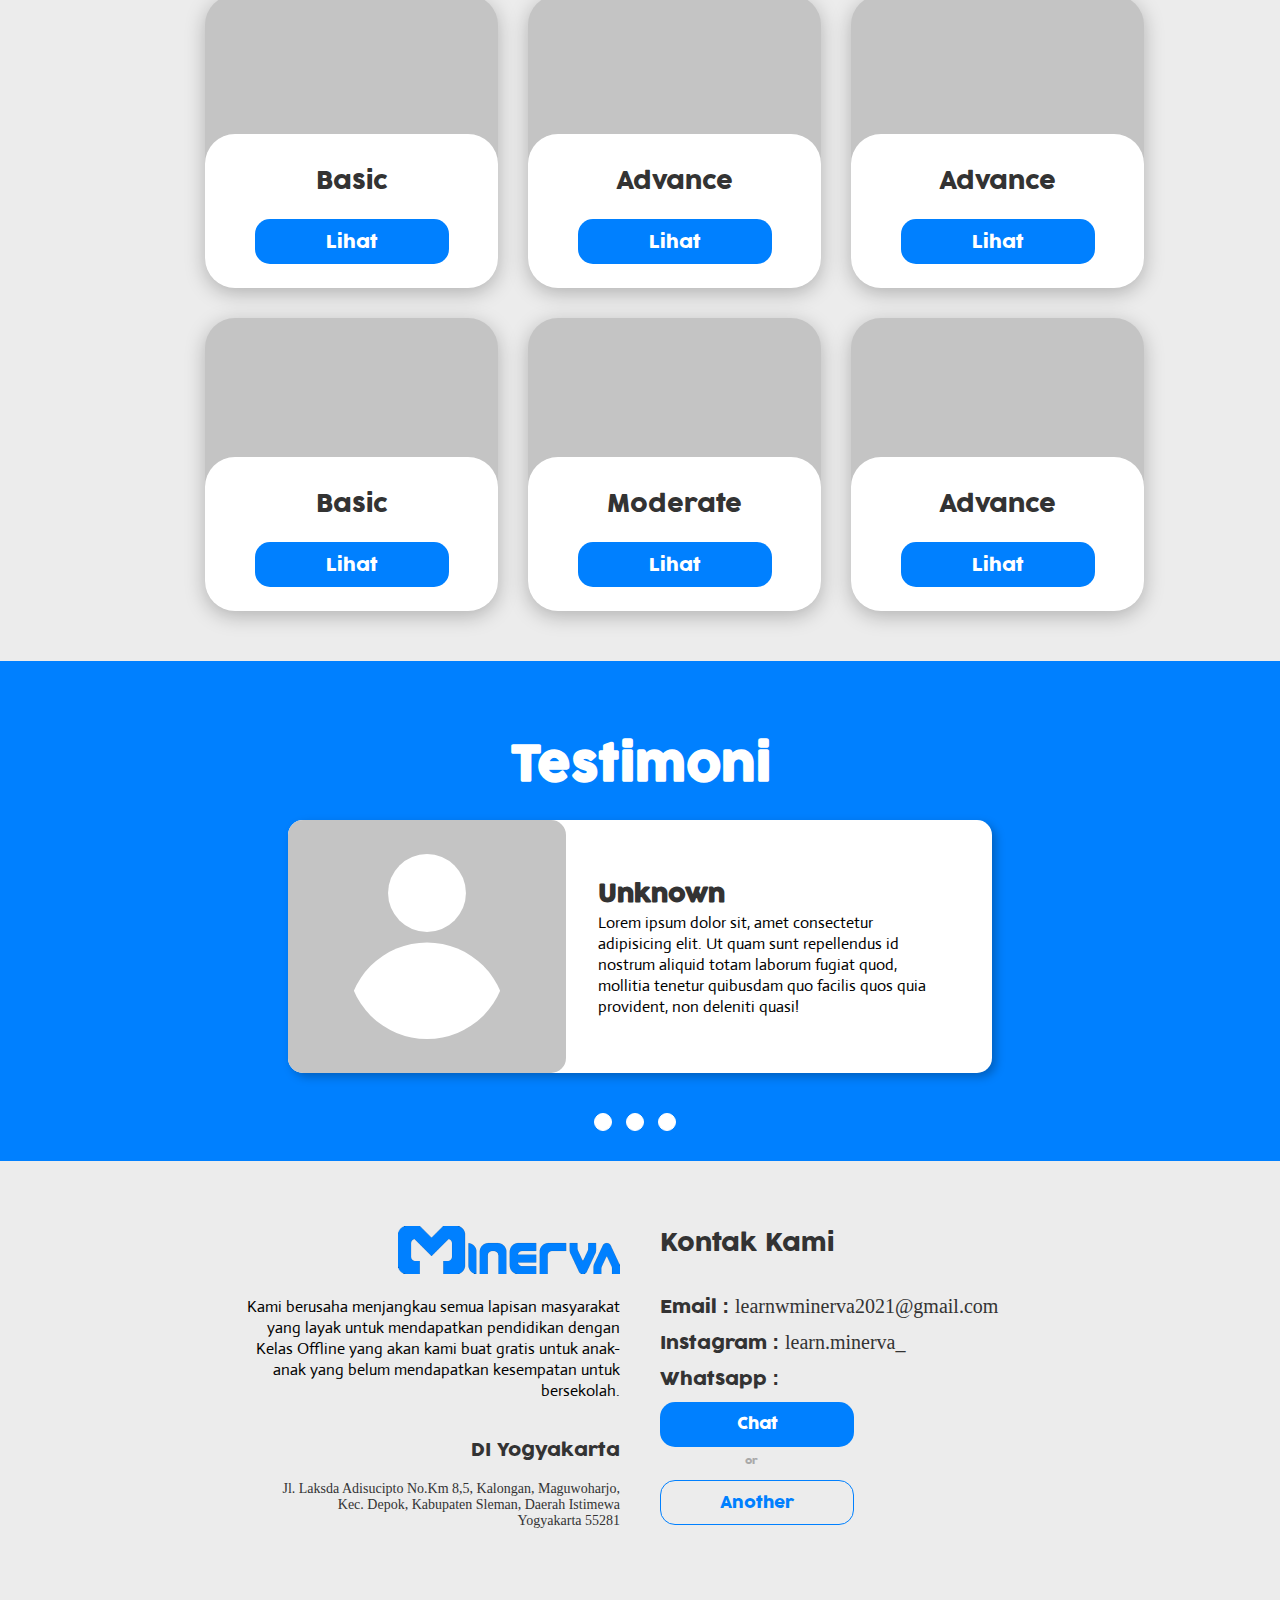
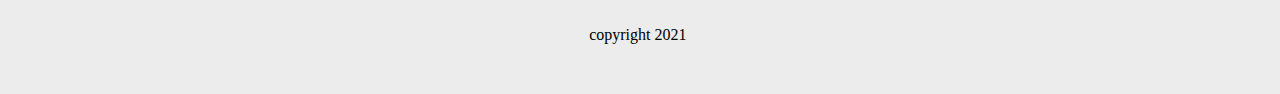
==== commit 9f766ff0: "Finish Update Landing Page" ====
--- a/index.html
+++ b/index.html
@@ -230,19 +230,21 @@
             <br><br>
             <h2>DI Yogyakarta</h2>
             <br>
-            <p>Jl. Laksda Adisucipto No.Km 8,5, Kalongan, Maguwoharjo, Kec. Depok, Kabupaten Sleman, Daerah Istimewa Yogyakarta 55281</p>
+            <p>Jl. Laksda Adisucipto No.Km 8,5, Kalongan, Maguwoharjo, <br> Kec. Depok, Kabupaten Sleman, Daerah Istimewa <br> Yogyakarta 55281</p>
         </div>
         <div class="footerRight">
           <h2>Kontak Kami</h2>
-          <br><br>
-          <h3>Email : learnwminerva2021@gmail.com</h3>
           <br>
-          <h3>Instagram : learn.minerva_</h3>
-          <br>
+          <h3>Email : <span>learnwminerva2021@gmail.com</span></h3>
+          <h3>Instagram : <span>learn.minerva_</span></h3>
           <h3>Whatsapp : </h3>
-          <div class="btnChat">Button</div>
-          <h3>or</h3>
-          <div class="btnChat">Another</div>         
+          <div class="btnChat">Chat</div>
+          <span class="or">or</span>
+          <div class="btnAnother">Another</div>         
+        </div>
+        
+        <div class="copyRight">
+          <p>copyright 2021</p>
         </div>
      </div>
 
--- a/css/index.css
+++ b/css/index.css
@@ -1,557 +1,645 @@
 * {
-    margin: 0;
-    padding: 0;
-    box-sizing: border-box;
-}
-
+  margin: 0;
+  padding: 0;
+  box-sizing: border-box;
+}
 
 body {
-    background-color: #ECECEC;
+  background-color: #ececec;
 }
 
 .nav-container {
-    width: 100%;
-    height: 64px;
-    background: #0080ff;
-    box-shadow: 0 5px 20px rgb(0, 0, 0, 0.25);
-    overflow: hidden;
+  width: 100%;
+  height: 64px;
+  background: #0080ff;
+  box-shadow: 0 5px 20px rgb(0, 0, 0, 0.25);
+  overflow: hidden;
 }
 
 .wrapper {
-    min-width: 1200px;
-    margin: 0 auto;
- }
-
- nav {
-    display: flex;
-    align-items: center;
-    justify-content: space-between;
-    padding-top: 20px;
-    padding-left: 100px;
-    padding-right: 160px;
- }
-
- nav ul {
-    display: flex;
- }
+  min-width: 1200px;
+  margin: 0 auto;
+}
+
+nav {
+  display: flex;
+  align-items: center;
+  justify-content: space-between;
+  padding-top: 20px;
+  padding-left: 100px;
+  padding-right: 160px;
+}
+
+nav ul {
+  display: flex;
+}
 
 .nav-items li {
-    list-style: none;
-    margin-right: 50px;
-    
+  list-style: none;
+  margin-right: 50px;
+}
+
+.nav-items li a:hover {
+  color: #333333;
 }
 
 .nav-container li a {
-    font-family: 'Cocogoose Pro Regular';
-    color: white;
-    text-decoration: none;
+  font-family: "Cocogoose Pro Regular";
+  color: white;
+  text-decoration: none;
 }
 
 .logo {
-    padding-left: 115px;
+  padding-left: 115px;
 }
 
 .container {
-    margin: auto;
-    margin-top: 50px;
-    margin-bottom: 60px;
-    width: 929px;
-    height: 632px;
-    background-color: #FFFFFF;
-    border-radius: 30px;
-    box-shadow:  10px 10px 0 rgba(5, 5, 5, 0.1);
-    border-top: 5px solid #87CEEB;
+  margin: auto;
+  margin-top: 50px;
+  margin-bottom: 60px;
+  width: 929px;
+  height: 632px;
+  background-color: #ffffff;
+  border-radius: 30px;
+  box-shadow: 10px 10px 0 rgba(5, 5, 5, 0.1);
+  border-top: 5px solid #87ceeb;
 }
 
 .container-2 {
-    position: relative;
-    margin: auto;
-    margin-top: 50px;
-    margin-bottom: 60px;
-    width: 929px;
-    height: 491px;
-    background-color: #FFFFFF;
-    border-radius: 30px;
-    box-shadow:  10px 10px 0 rgba(5, 5, 5, 0.1);
+  position: relative;
+  margin: auto;
+  margin-top: 50px;
+  margin-bottom: 60px;
+  width: 929px;
+  height: 491px;
+  background-color: #ffffff;
+  border-radius: 30px;
+  box-shadow: 10px 10px 0 rgba(5, 5, 5, 0.1);
 }
 
 .text {
-    padding-top: 50px;
+  padding-top: 50px;
 }
 
 .text-1 {
-    text-align: center;
-    font-family: 'Cocogoose Pro Light';
-    color: #333333;
-    font-size: 24px;
-    font-weight: 250;
-    font-style: normal;
-    line-height: 32px;
+  text-align: center;
+  font-family: "Cocogoose Pro Light";
+  color: #333333;
+  font-size: 24px;
+  font-weight: 250;
+  font-style: normal;
+  line-height: 32px;
 }
 
 .text-2 {
-    font-family: 'Cocogoose Pro Regular';
-    text-align: center;
-    color: #333333;
-    font-size: 64px;
-    font-weight: 400;
+  font-family: "Cocogoose Pro Regular";
+  text-align: center;
+  color: #333333;
+  font-size: 64px;
+  font-weight: 400;
 }
 
 .text-3 {
-    margin-top: 20px;
-    font-family: 'Actor', sans-serif;
-    text-align: center;
-    font-size: 18px;
-    font-weight: 400;
- }
-
- .container .text-member {
-    font-family: 'Cocogoose Pro Regular';
-    display: flex;
-    justify-content: center;
-    padding-top: 30px;
-    
- }
+  margin-top: 20px;
+  font-family: "Actor", sans-serif;
+  text-align: center;
+  font-size: 18px;
+  font-weight: 400;
+}
+
+.container .text-member {
+  font-family: "Cocogoose Pro Regular";
+  display: flex;
+  justify-content: center;
+  padding-top: 30px;
+}
 
 .member {
-   padding-left: 35px;
-   padding-right: 50px;
-    font-size: 14px;
-    font-weight: 400;
-    color: #333333;
-    line-height: 20px;
- }
-
- .kelas {
-    padding-left: 40px;
-   padding-right: 50px;
-    font-size: 14px;
-    font-weight: 400;
-    color: #333333;
-    line-height: 20px;
- }
-
- .jam {
-    padding-left: 30px;
-    padding-right: 40px;
-     font-size: 14px;
-     font-weight: 400;
-     color: #333333;
-     line-height: 20px;
- }
-
- .container-kecil {
-    display: flex;
-    justify-content: center;
-    padding-top: 10px;
-
-}
-
-.container-member, .container-jam, .container-kelas {
-    position: relative;
-    margin-left: 10px;
-    margin-right: 10px;
-    width: 100px;
-    height: 100px;
-    border-radius: 15px;
-    border: 2px solid #C4C4C4;
-}
-
-
-.angka-5, .angka-4 {
-    font-family: 'Coolvetica';
-    position: absolute;
-    font-size: 36px;
-    font-weight: 400;
-    line-height: 43px;
-    top: 25px;
-    left: 40px;
+  padding-left: 35px;
+  padding-right: 50px;
+  font-size: 14px;
+  font-weight: 400;
+  color: #333333;
+  line-height: 20px;
+}
+
+.kelas {
+  padding-left: 40px;
+  padding-right: 50px;
+  font-size: 14px;
+  font-weight: 400;
+  color: #333333;
+  line-height: 20px;
+}
+
+.jam {
+  padding-left: 30px;
+  padding-right: 40px;
+  font-size: 14px;
+  font-weight: 400;
+  color: #333333;
+  line-height: 20px;
+}
+
+.container-kecil {
+  display: flex;
+  justify-content: center;
+  padding-top: 10px;
+}
+
+.container-member,
+.container-jam,
+.container-kelas {
+  position: relative;
+  margin-left: 10px;
+  margin-right: 10px;
+  width: 100px;
+  height: 100px;
+  border-radius: 15px;
+  border: 2px solid #c4c4c4;
+}
+
+.angka-5,
+.angka-4 {
+  font-family: "Coolvetica";
+  position: absolute;
+  font-size: 36px;
+  font-weight: 400;
+  line-height: 43px;
+  top: 25px;
+  left: 40px;
 }
 
 .angka-40 {
-    font-family: 'Coolvetica';
-    position: absolute;
-    font-size: 36px;
-    font-weight: 400;
-    line-height: 43px;
-    top: 25px;
-    left: 33px;
-}
-
-.hr-1,  .hr-3 {
-    position: absolute;
-    border: 2.5px solid #C4C4C4;
-    width: 50px;
-    top: 70px;
-    left: 25px;
-    
+  font-family: "Coolvetica";
+  position: absolute;
+  font-size: 36px;
+  font-weight: 400;
+  line-height: 43px;
+  top: 25px;
+  left: 33px;
+}
+
+.hr-1,
+.hr-3 {
+  position: absolute;
+  border: 2.5px solid #c4c4c4;
+  width: 50px;
+  top: 70px;
+  left: 25px;
 }
 
 .hr-2 {
-    position: absolute;
-    border: 2.5px solid #C4C4C4;
-    width: 50px;
-    top: 70px;
-    left: 27px;
+  position: absolute;
+  border: 2.5px solid #c4c4c4;
+  width: 50px;
+  top: 70px;
+  left: 27px;
 }
 
 .devider {
-    margin: auto;
-    border: 2px solid #DCDCDC;
-    width: 750px;
+  margin: auto;
+  border: 2px solid #dcdcdc;
+  width: 750px;
 }
 
 .btn-gabung {
-    position: relative;
-    padding-top: 50px;
-    margin: auto;
-    margin-top: 50px;
-    width: 267px;
-    height: 63px;
-    background-color: #0080FF;
-    border-radius: 15px;
+  cursor: pointer;
+  position: relative;
+  padding-top: 50px;
+  margin: auto;
+  margin-top: 50px;
+  width: 267px;
+  height: 63px;
+  background-color: #0080ff;
+  border-radius: 15px;
+}
+
+.btn-gabung:hover {
+  background-color: #a9a9a9;
+  color: #ffffff;
 }
 
 .text-gabung {
-    font-family: 'Cocogoose Pro Regular';
-    position: absolute;
-    bottom: 20px;
-    left: 95px;
-    font-size: 18px;
-    font-weight: 400;
-    color: #FFFFFF;
+  font-family: "Cocogoose Pro Regular";
+  position: absolute;
+  bottom: 20px;
+  left: 95px;
+  font-size: 18px;
+  font-weight: 400;
+  color: #ffffff;
 }
 
 .img-flat-1 {
-    width: 500px;
-    height: 491px;
-    border-radius: 30px;
-}
-
-
+  width: 500px;
+  height: 491px;
+  border-radius: 30px;
+}
 
 .harga {
-    font-family: 'Cocogoose Pro Regular';
-    position: absolute;
-    right: 190px;
-    top: 50px;
-    font-size: 28px;
-    font-weight: 400;
+  font-family: "Cocogoose Pro Regular";
+  position: absolute;
+  right: 190px;
+  top: 50px;
+  font-size: 28px;
+  font-weight: 400;
 }
 
 .rp {
-    font-family: 'Roboto';
-    position: absolute;
-    right: 63px;
-    top: 100px;
-    font-size: 48px;
-    font-weight: 700;
-    font-style: normal;
+  font-family: "Roboto";
+  position: absolute;
+  right: 63px;
+  top: 100px;
+  font-size: 48px;
+  font-weight: 700;
+  font-style: normal;
 }
 
 .rj {
-    font-family: 'Cocogoose Pro Regular';
-    font-size: 28px;
-    font-weight: 400;
+  font-family: "Cocogoose Pro Regular";
+  font-size: 28px;
+  font-weight: 400;
 }
 
 .jadwal {
-    font-family: 'Coolvetica';
-    position: absolute;
-    right: 157px;
-    top: 170px;
-    font-size: 24px;
-    font-weight: 400;
+  font-family: "Coolvetica";
+  position: absolute;
+  right: 157px;
+  top: 170px;
+  font-size: 24px;
+  font-weight: 400;
 }
 
 .checkbox-1 {
-    position: absolute;
-    right: 225px;
-    top: 220px;
+  position: absolute;
+  right: 225px;
+  top: 220px;
 }
 
 .checkbox-2 {
-    position: absolute;
-    right: 191px;
-    top: 250px;
+  position: absolute;
+  right: 191px;
+  top: 250px;
 }
 
 .checkbox-3 {
-    position: absolute;
-    right: 220px;
-    top: 280px;
+  position: absolute;
+  right: 220px;
+  top: 280px;
 }
 
 .checkbox-4 {
-    position: absolute;
-    right: 169px;
-    top: 310px;
-}
-
-.chck-text-1, .chck-text-2, .chck-text-3, .chck-text-4 {
-    display: inline;
-    font-family: 'Cocogoose Pro Light';
-    font-size: 12px;
-    font-weight: 250;
-    padding-left: 10px;
-
+  position: absolute;
+  right: 169px;
+  top: 310px;
+}
+
+.chck-text-1,
+.chck-text-2,
+.chck-text-3,
+.chck-text-4 {
+  display: inline;
+  font-family: "Cocogoose Pro Light";
+  font-size: 12px;
+  font-weight: 250;
+  padding-left: 10px;
 }
 
 .chck-text-4 .txt-pisah {
-    padding-left: 27px;
+  padding-left: 27px;
 }
 
 .btn-gabung-2 {
-    right: 135px;
-    bottom: 50px;
-    position: absolute;
-    padding-top: 50px;
-    margin: auto;
-    margin-top: 50px;
-    width: 267px;
-    height: 63px;
-    background-color: #0080FF;
-    border-radius: 15px;
+  cursor: pointer;
+  right: 135px;
+  bottom: 50px;
+  position: absolute;
+  padding-top: 50px;
+  margin: auto;
+  margin-top: 50px;
+  width: 267px;
+  height: 63px;
+  background-color: #0080ff;
+  border-radius: 15px;
+}
+
+.btn-gabung-2:hover {
+  background-color: #a9a9a9;
+  color: #ffffff;
 }
 
 .text-gabung-2 {
-    font-family: 'Cocogoose Pro Regular';
-    position: absolute;
-    bottom: 20px;
-    left: 95px;
-    font-size: 18px;
-    font-weight: 400;
-    color: #FFFFFF;
+  font-family: "Cocogoose Pro Regular";
+  position: absolute;
+  bottom: 20px;
+  left: 95px;
+  font-size: 18px;
+  font-weight: 400;
+  color: #ffffff;
 }
 
 .title-kelas-minerva {
-    margin-top: 50px;
-    display: flex;
-    justify-content: center;
-    font-family: 'Cocogoose Pro Regular';
-    font-size: 28px;
-    font-weight: 400;
-    color: #333333;
-
+  margin-top: 50px;
+  display: flex;
+  justify-content: center;
+  font-family: "Cocogoose Pro Regular";
+  font-size: 28px;
+  font-weight: 400;
+  color: #333333;
 }
 
 .container-items {
-    margin-top: 50px;
-    display: flex;
-    padding-left: 175px;
+  margin-top: 50px;
+  display: flex;
+  padding-left: 175px;
 }
 
 .container-items-second {
-    margin-top: 30px;
-    margin-bottom: 50px;
-    display: flex;
-    padding-left: 175px;
-}
-
-.container-item-1, .container-item-2, .container-item-3 {
-    position: relative;
-    margin-left: 30px;
-    width: 293px;
-    height: 293px;
-    background-color: #C4C4C4;
-    border-radius: 30px;
-    box-shadow: 0 5px 20px rgb(0, 0, 0, 0.25);
-
-}
-
-.container-item-4, .container-item-5, .container-item-6 {
-    position: relative;
-    display: block;
-    margin-left: 30px;
-    width: 293px;
-    height: 293px;
-    background-color: #C4C4C4;
-    border-radius: 30px;
-    box-shadow: 0 5px 20px rgb(0, 0, 0, 0.25);
-
-}
-
+  margin-top: 30px;
+  margin-bottom: 50px;
+  display: flex;
+  padding-left: 175px;
+}
+
+.container-item-1,
+.container-item-2,
+.container-item-3 {
+  position: relative;
+  margin-left: 30px;
+  width: 293px;
+  height: 293px;
+  background-color: #c4c4c4;
+  border-radius: 30px;
+  box-shadow: 0 5px 20px rgb(0, 0, 0, 0.25);
+}
+
+.container-item-4,
+.container-item-5,
+.container-item-6 {
+  position: relative;
+  display: block;
+  margin-left: 30px;
+  width: 293px;
+  height: 293px;
+  background-color: #c4c4c4;
+  border-radius: 30px;
+  box-shadow: 0 5px 20px rgb(0, 0, 0, 0.25);
+}
 
 .ci-1 {
-    position: absolute;
-    bottom: 0;
-    width: 293px;
-    height: 154px;
-    border-radius: 30px;
-    background-color: #FFFFFF;
+  position: absolute;
+  bottom: 0;
+  width: 293px;
+  height: 154px;
+  border-radius: 30px;
+  background-color: #ffffff;
 }
 
 .basic {
-    display: flex;
-    justify-content: center;
-    margin-top: 30px;
-    margin-bottom: 20px;
-    font-size: 24px;
-    font-weight: 400;
-    color: #333333;
-    font-family: 'Cocogoose Pro Regular';
+  display: flex;
+  justify-content: center;
+  margin-top: 30px;
+  margin-bottom: 20px;
+  font-size: 24px;
+  font-weight: 400;
+  color: #333333;
+  font-family: "Cocogoose Pro Regular";
 }
 
 .btn-lihat {
-    background-color: #0080FF;
-    border-radius: 15px;
-    width: 194px;
-    height: 45px;
-    margin: auto;
+  cursor: pointer;
+  background-color: #0080ff;
+  border-radius: 15px;
+  width: 194px;
+  height: 45px;
+  margin: auto;
+}
+
+.btn-lihat:hover {
+  background-color: #a9a9a9;
+  color: #ffffff;
 }
 
 .lihat {
-    display: flex;
-    justify-content: center;
-    padding-top: 10px;
-    font-size: 18px;
-    font-weight: 400;
-    color: #FFFFFF;
-    font-family: 'Cocogoose Pro Regular';
+  display: flex;
+  justify-content: center;
+  padding-top: 10px;
+  font-size: 18px;
+  font-weight: 400;
+  color: #ffffff;
+  font-family: "Cocogoose Pro Regular";
 }
 
 /* testimoni  */
 
 .testiContainer {
-    background-color:#0080FF;
-    padding-top:50px;
-    /* display:flex; */
-    height:500px;
+  background-color: #0080ff;
+  padding-top: 50px;
+  /* display:flex; */
+  height: 500px;
 }
 
 .testiBox {
-    width: 704px;
-    margin:auto;
-    position:relative;
-    /* margin-top:100px */
+  width: 704px;
+  margin: auto;
+  position: relative;
+  /* margin-top:100px */
 }
 .testiBox h1 {
-    margin:20px 0;
-    font-size:48px;
-    color: #FFFFFF;
-    font-family: 'Cocogoose Pro Regular';
-    text-align:center;
+  margin: 20px 0;
+  font-size: 48px;
+  color: #ffffff;
+  font-family: "Cocogoose Pro Regular";
+  text-align: center;
 }
 .testiSpot {
-    background-color: white;
-    border-radius: 15px;
-    box-shadow: 4px 4px 10px rgba(0, 0, 0, 0.25);
-    height:253px;
-    width:704px;
-    position:relative;
+  background-color: white;
+  border-radius: 15px;
+  box-shadow: 4px 4px 10px rgba(0, 0, 0, 0.25);
+  height: 253px;
+  width: 704px;
+  position: relative;
 }
 .testiPic {
-    background-color:#c4c4c4;
-    border-radius: 15px;
-    text-align:center;
-    padding-top: 34px;
-    width:278px;
-    height:253px;
-    position:absolute;
+  background-color: #c4c4c4;
+  border-radius: 15px;
+  text-align: center;
+  padding-top: 34px;
+  width: 278px;
+  height: 253px;
+  position: absolute;
 }
 .testiPic img {
 }
 .testiText {
-    padding-left:310px;
-    padding-right:50px;
-    height:253px;
-    display: flex;
-    justify-content: center;
-    align-items: left;
-    flex-direction: column;
+  padding-left: 310px;
+  padding-right: 50px;
+  height: 253px;
+  display: flex;
+  justify-content: center;
+  align-items: left;
+  flex-direction: column;
 }
 
 .testiText h2 {
-    text-align:left;
-    font-family: 'Cocogoose Pro Regular';
+  text-align: left;
+  font-family: "Cocogoose Pro Regular";
+  color: #333333;
 }
 .testiText p {
-    text-align:left;
-    font-family: 'Actor', sans-serif;
-    font-weight:normal;
+  text-align: left;
+  font-family: "Actor", sans-serif;
+  font-weight: normal;
 }
 .testiPagination {
-    margin: auto;
-    padding-top:20px;
-    width: 704px;
-    display:flex;
-    align-items: center;
-    justify-content: center;
+  margin: auto;
+  padding-top: 20px;
+  width: 704px;
+  display: flex;
+  align-items: center;
+  justify-content: center;
 }
 .testiPagination ul {
-    text-align: center;
-    padding-top:20px
+  text-align: center;
+  padding-top: 20px;
 }
 .testiPagination li {
-    display:inline-block;
-    padding-right:10px;
-    border-radius:18px;
-    width:18px;
-    height:18px;
-    background-color: #ffffff;
-    border:1px solid #ffffff;
-    margin-right:10px;
+  display: inline-block;
+  padding-right: 10px;
+  border-radius: 18px;
+  width: 18px;
+  height: 18px;
+  background-color: #ffffff;
+  border: 1px solid #ffffff;
+  margin-right: 10px;
 }
 .testiPagination li:hover {
-    display:inline-block;
-    padding-right:10px;
-    border-radius:18px;
-    width:18px;
-    height:18px;
-    background-color: #0080FF;
-    border:1px solid #ffffff;
-    margin-right:10px;
+  display: inline-block;
+  padding-right: 10px;
+  border-radius: 18px;
+  width: 18px;
+  height: 18px;
+  background-color: #0080ff;
+  border: 1px solid #ffffff;
+  margin-right: 10px;
 }
 /*  footer  */
 
 .footer {
-    margin: auto;
-    width: 929px;
-    display:flex;
-    align-items: top;
-    padding: 65px 0;
+  position: relative;
+  margin: auto;
+  width: 929px;
+  display: flex;
+  align-items: top;
+  padding: 65px 0;
 }
 .footerLeft {
-    width:50%;
-    text-align: right;
-    padding-right:20px;
-    padding-left:60px;
+  width: 50%;
+  text-align: right;
+  padding-right: 20px;
+  padding-left: 60px;
 }
 .footerLeft h2 {
-    font-family: 'Cocogoose Pro Regular';
+  font-family: "Cocogoose Pro Regular";
+  font-size: 18px;
+  font-weight: 400;
+  color: #333333;
 }
 .footerLeft p {
-    font-family: 'Actor', sans-serif;
-    font-weight:normal;
+  font-family: "Actor", sans-serif;
+  font-weight: normal;
 }
 .footerLeft p:last-child {
-    font-family: 'Cocogoose Pro Regular';
+  font-family: "Coolvetica";
+  font-size: 14px;
+  font-weight: 400;
+  color: #333333;
 }
 
 .footerRight {
-    width:50%;
-    text-align: left;
-    padding-left:20px;
-    font-family: 'Cocogoose Pro Regular';
-}
+  width: 50%;
+  text-align: left;
+  padding-left: 20px;
+  font-family: "Cocogoose Pro Regular";
+}
+
+.footerRight h2 {
+  font-size: 24px;
+  font-weight: 400;
+  color: #333333;
+}
+
 .footerRight h3 {
-
-}
-.footerRight .btnChat {
-    background-color:#0080FF;
-    border:1px solid #0080FF;
-    border-radius: 15px;
-    width:194px;
-    padding:10px;
-    text-align: center;
-    margin:10px 0;
-}
-
-.footerRight .btnChat:hover {
-    background-color:#ffffff;
-    border:1px solid #0080FF;
-    border-radius: 15px;
-    text-align: center;
-    color:#0080FF;
-    
-}
+  margin-top: 10px;
+  font-weight: 400;
+  font-size: 18px;
+  color: #333333;
+}
+
+.footerRight h3 span {
+  font-family: "Coolvetica";
+  font-size: 20px;
+  font-weight: 400;
+}
+
+.btnChat {
+  cursor: pointer;
+  margin-top: 10px;
+  width: 194px;
+  height: 45px;
+  background-color: #0080ff;
+  border-radius: 15px;
+  text-align: center;
+  padding-top: 10px;
+  color: #ffffff;
+}
+
+.btnChat:hover {
+  background-color: #a9a9a9;
+  color: #ffffff;
+  border: 1px solid #0080ff;
+}
+
+.or {
+  padding-left: 85px;
+  font-size: 10px;
+  color: #a9a9a9;
+}
+
+.btnAnother {
+  cursor: pointer;
+  margin-top: 10px;
+  width: 194px;
+  height: 45px;
+  background-color: #ececec;
+  border-radius: 15px;
+  text-align: center;
+  padding-top: 10px;
+  color: #0080ff;
+  border: 1px solid #0080ff;
+}
+
+.btnAnother:hover {
+  background-color: #a9a9a9;
+  color: #ffffff;
+}
+
+.copyRight {
+  margin-bottom: 100px;
+}
+
+.copyRight p {
+  position: absolute;
+  bottom: -100px;
+  padding-bottom: 50px;
+  font-family: "Coolvetica";
+  right: 45%;
+}
+
+/* .btnChat:hover {
+  background-color: #ffffff;
+  border: 1px solid #0080ff;
+  border-radius: 15px;
+  text-align: center;
+  color: #0080ff;
+} */
